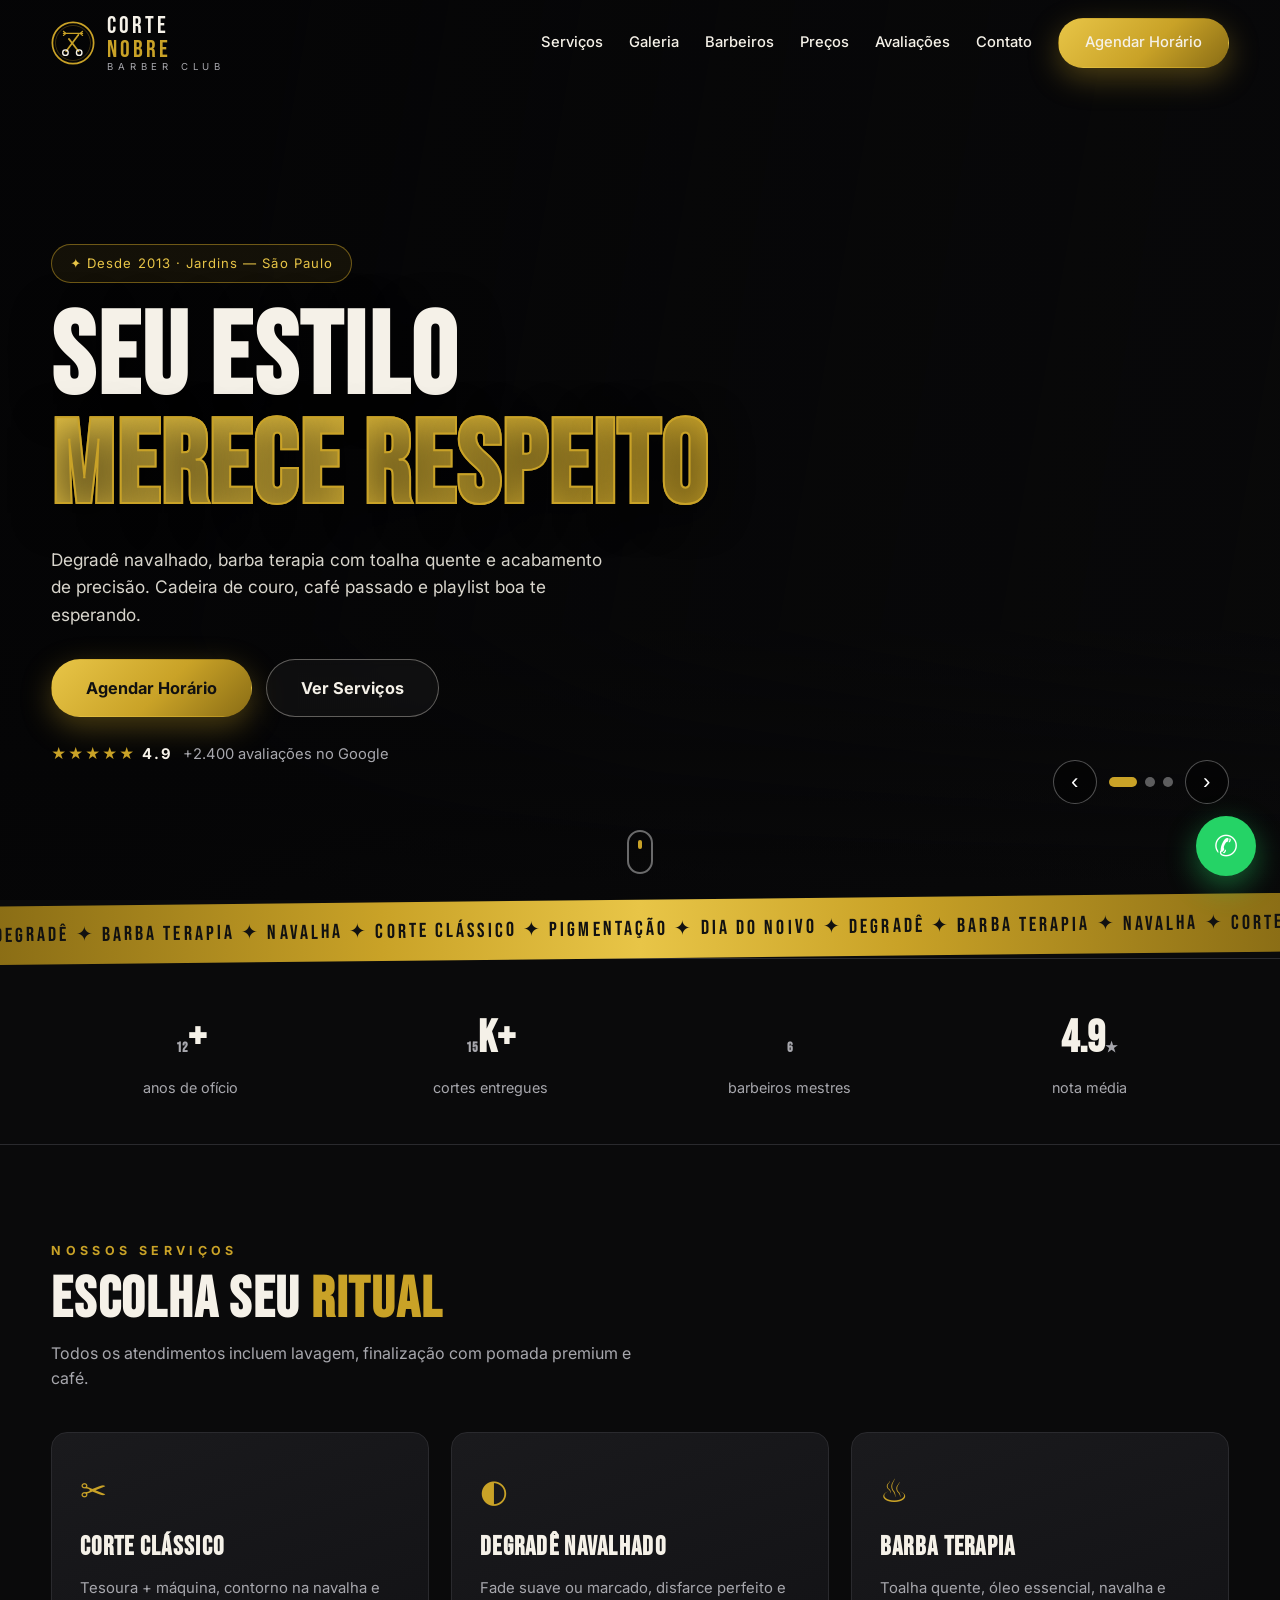
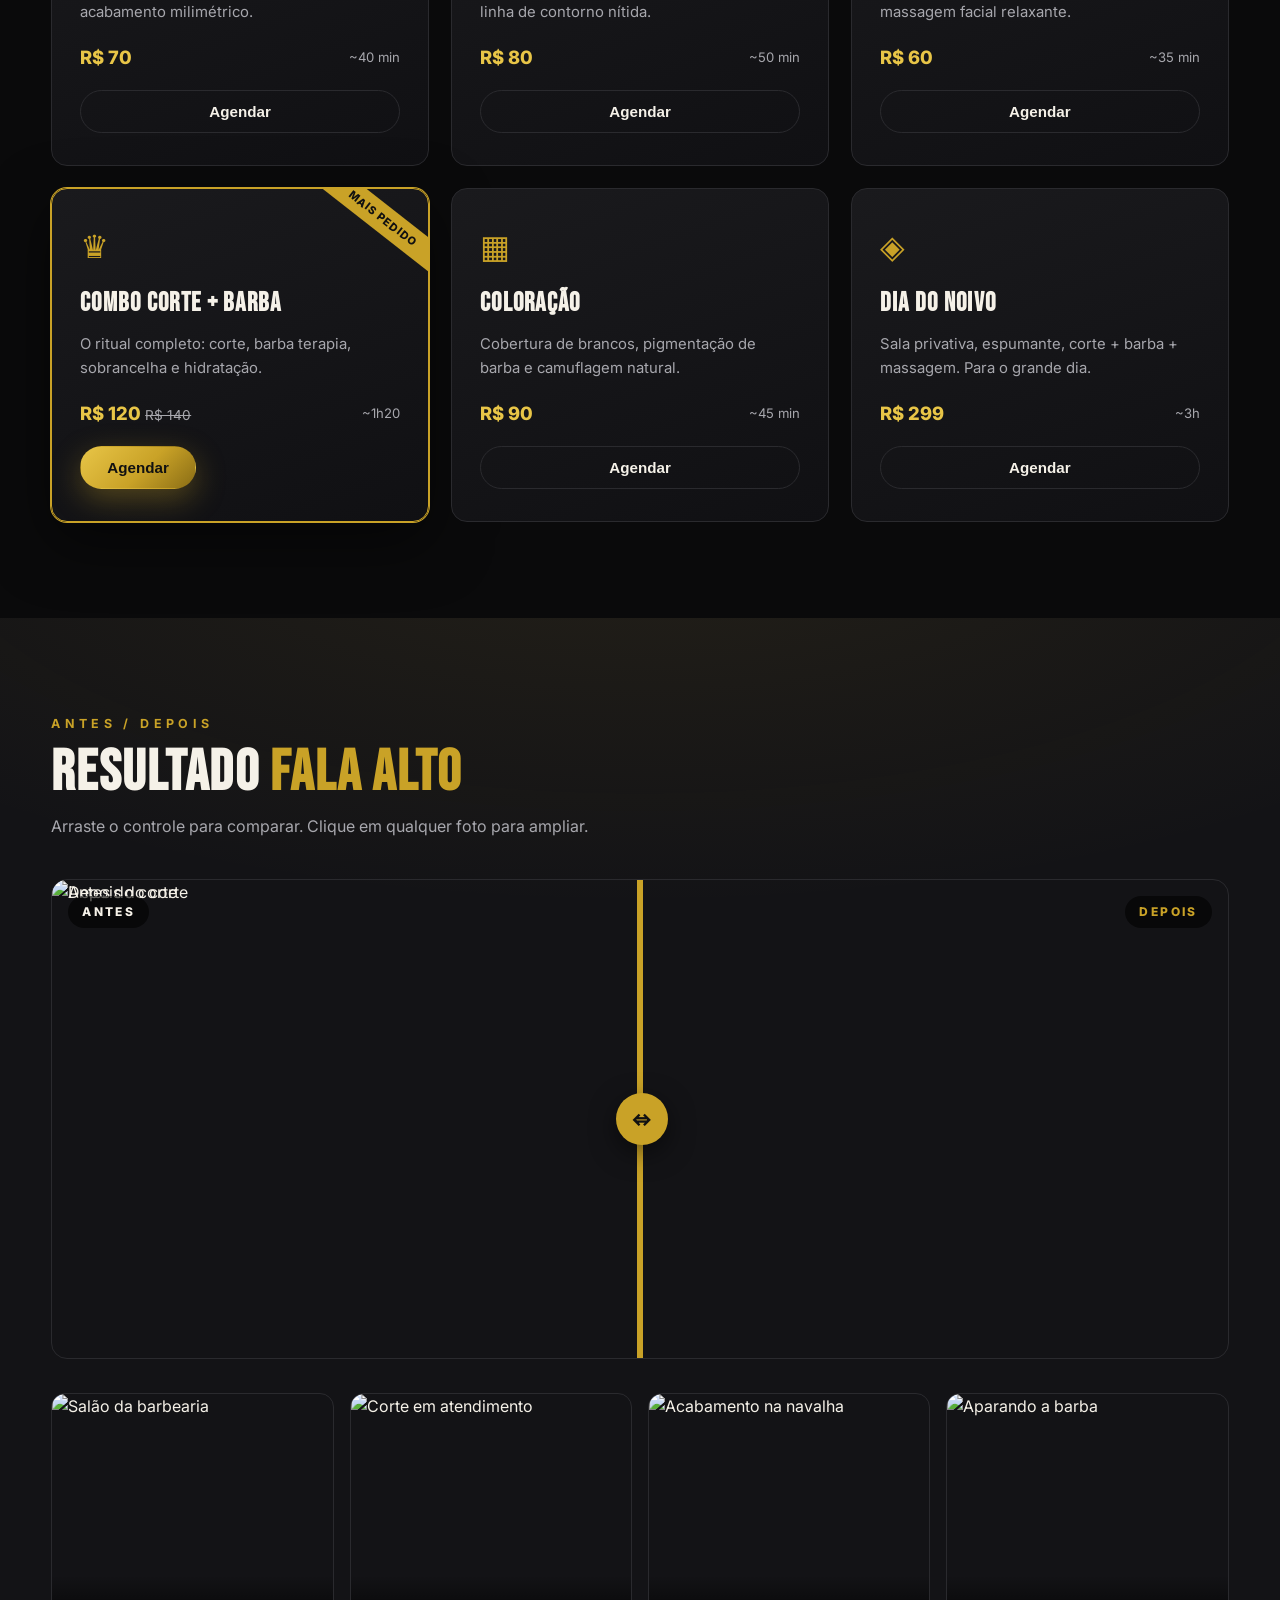
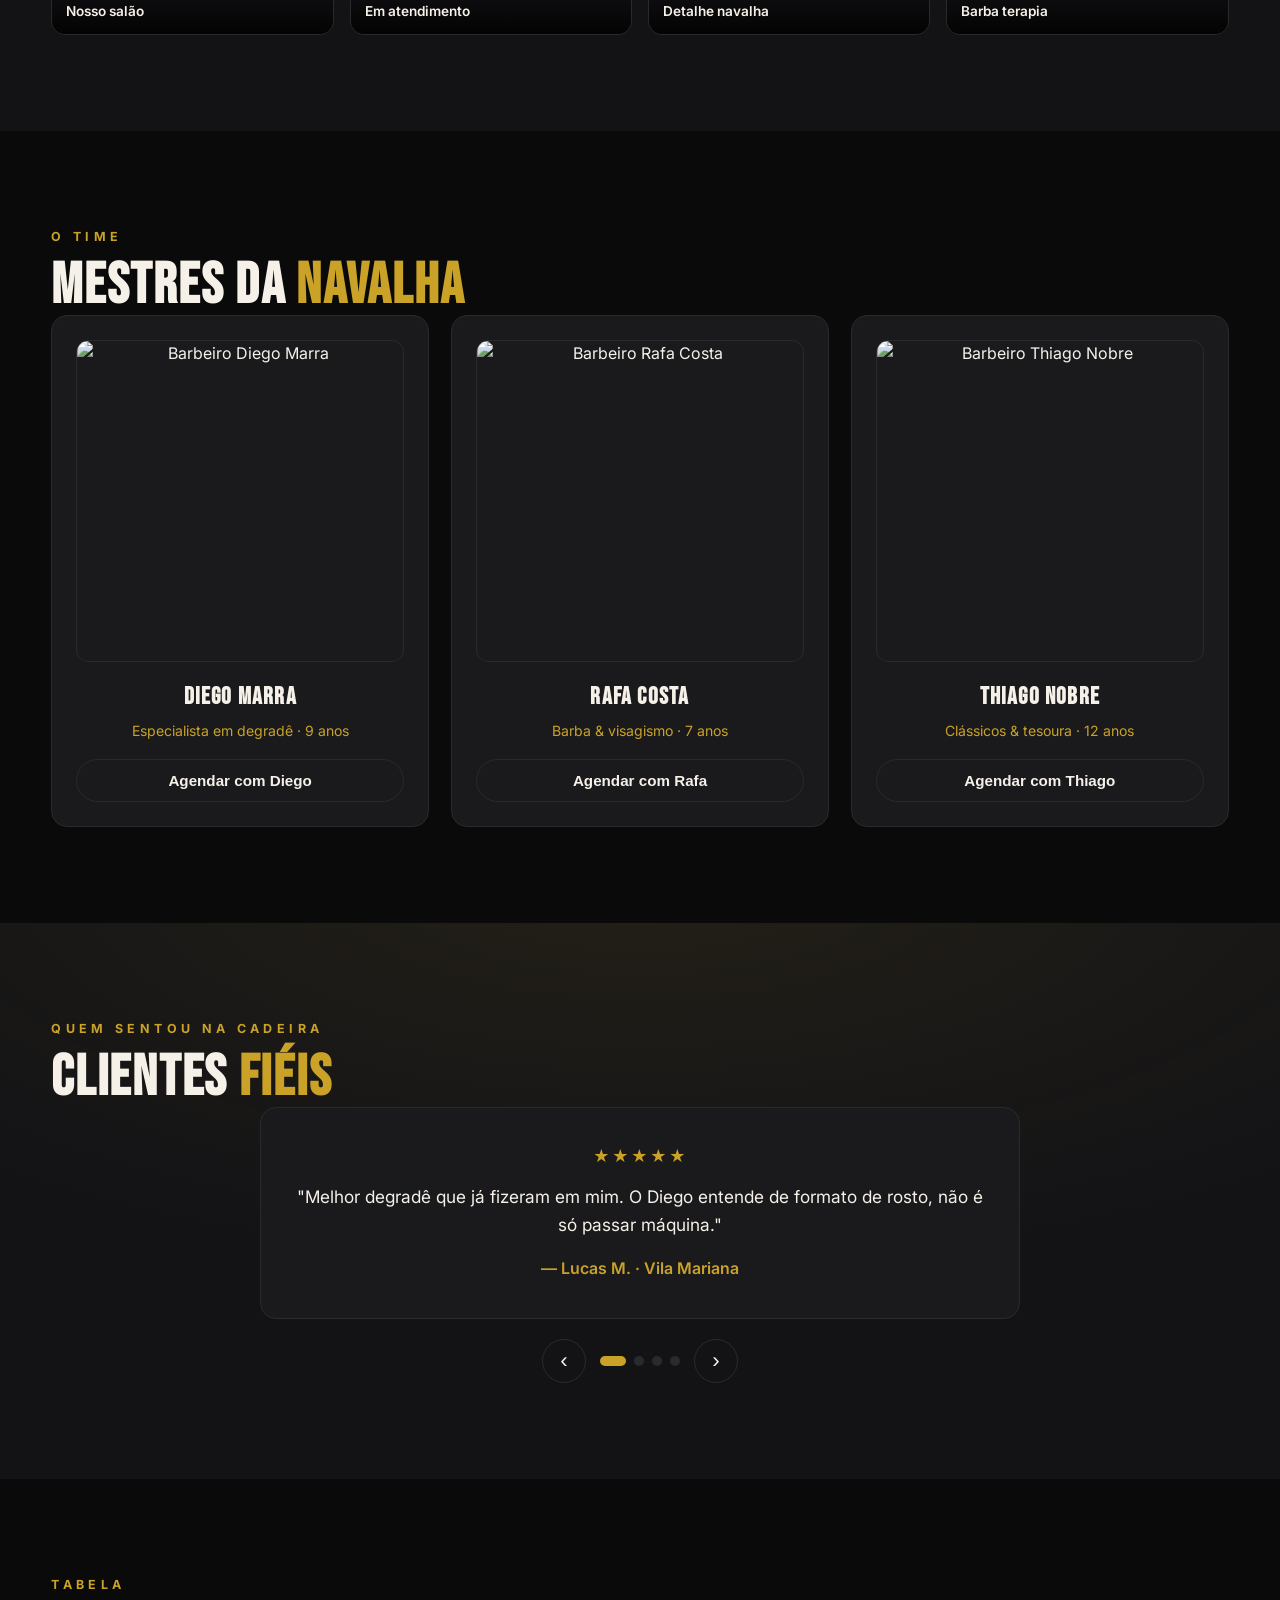
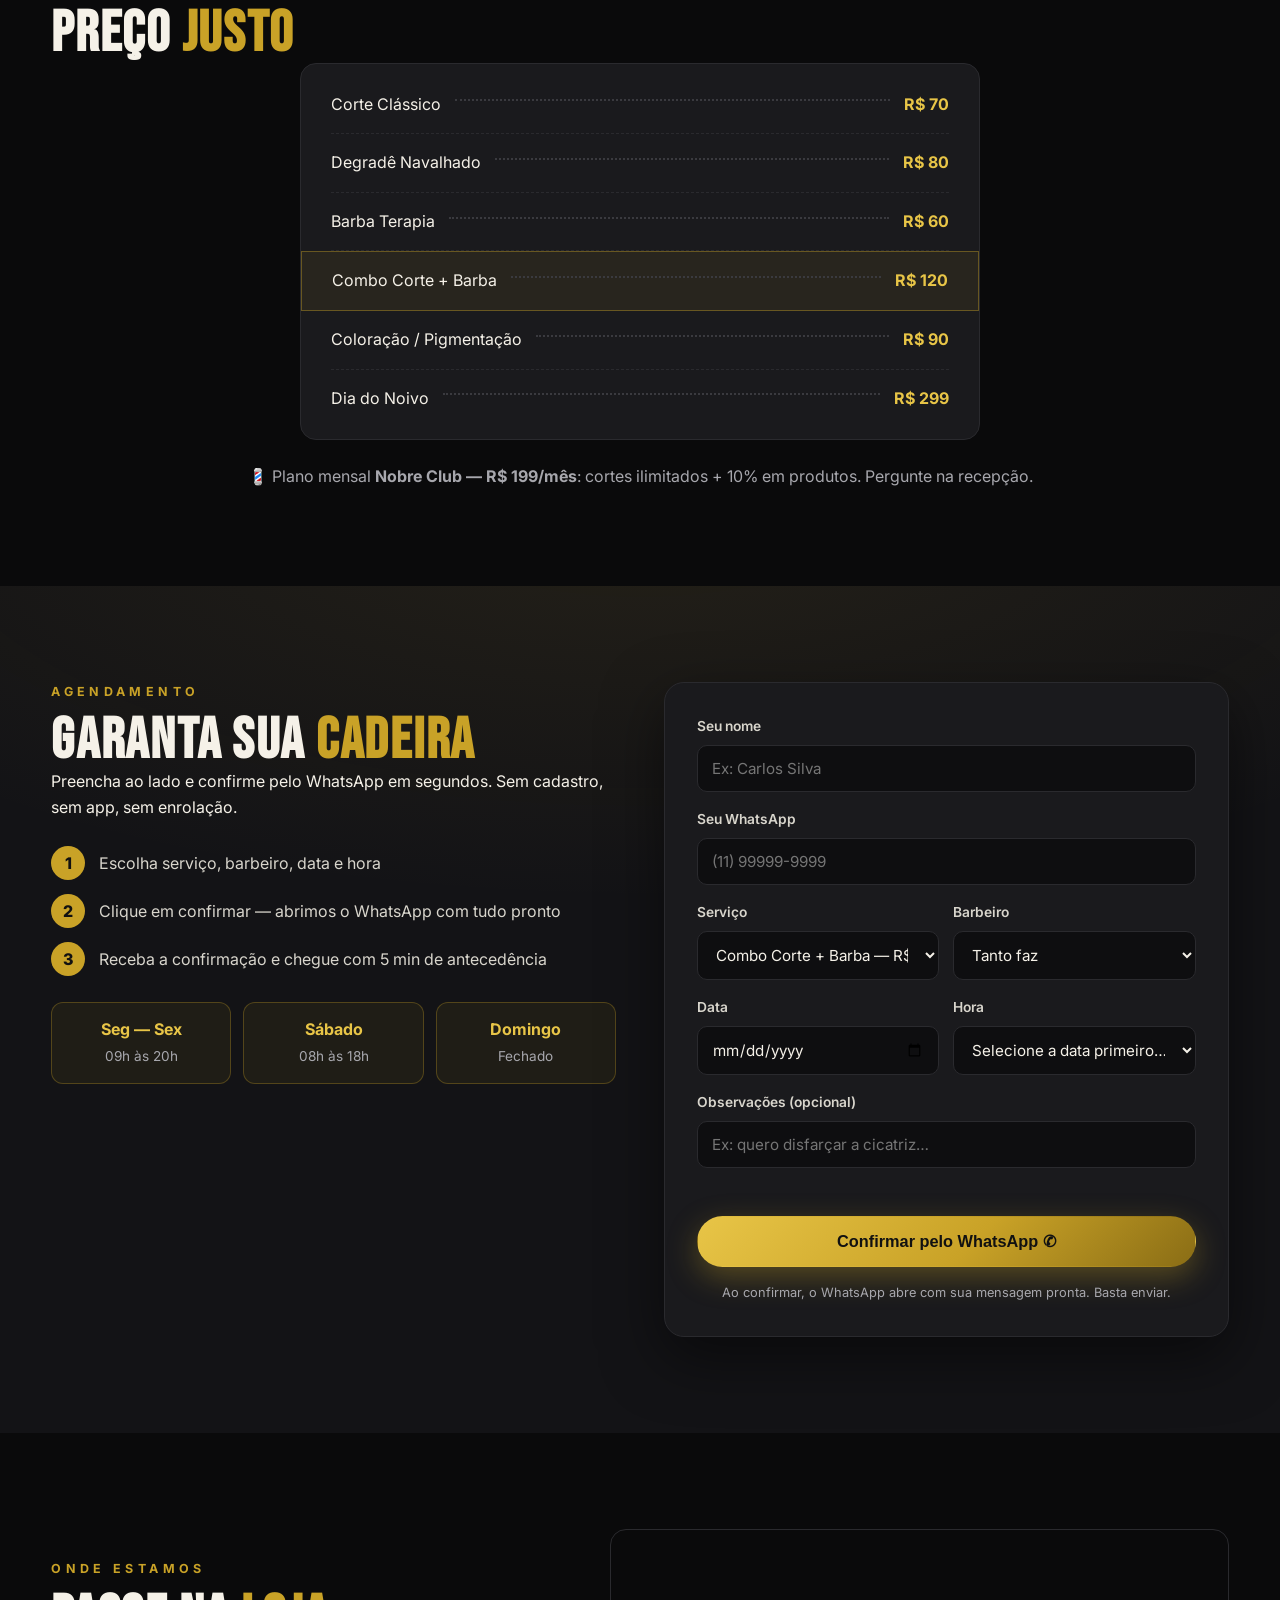
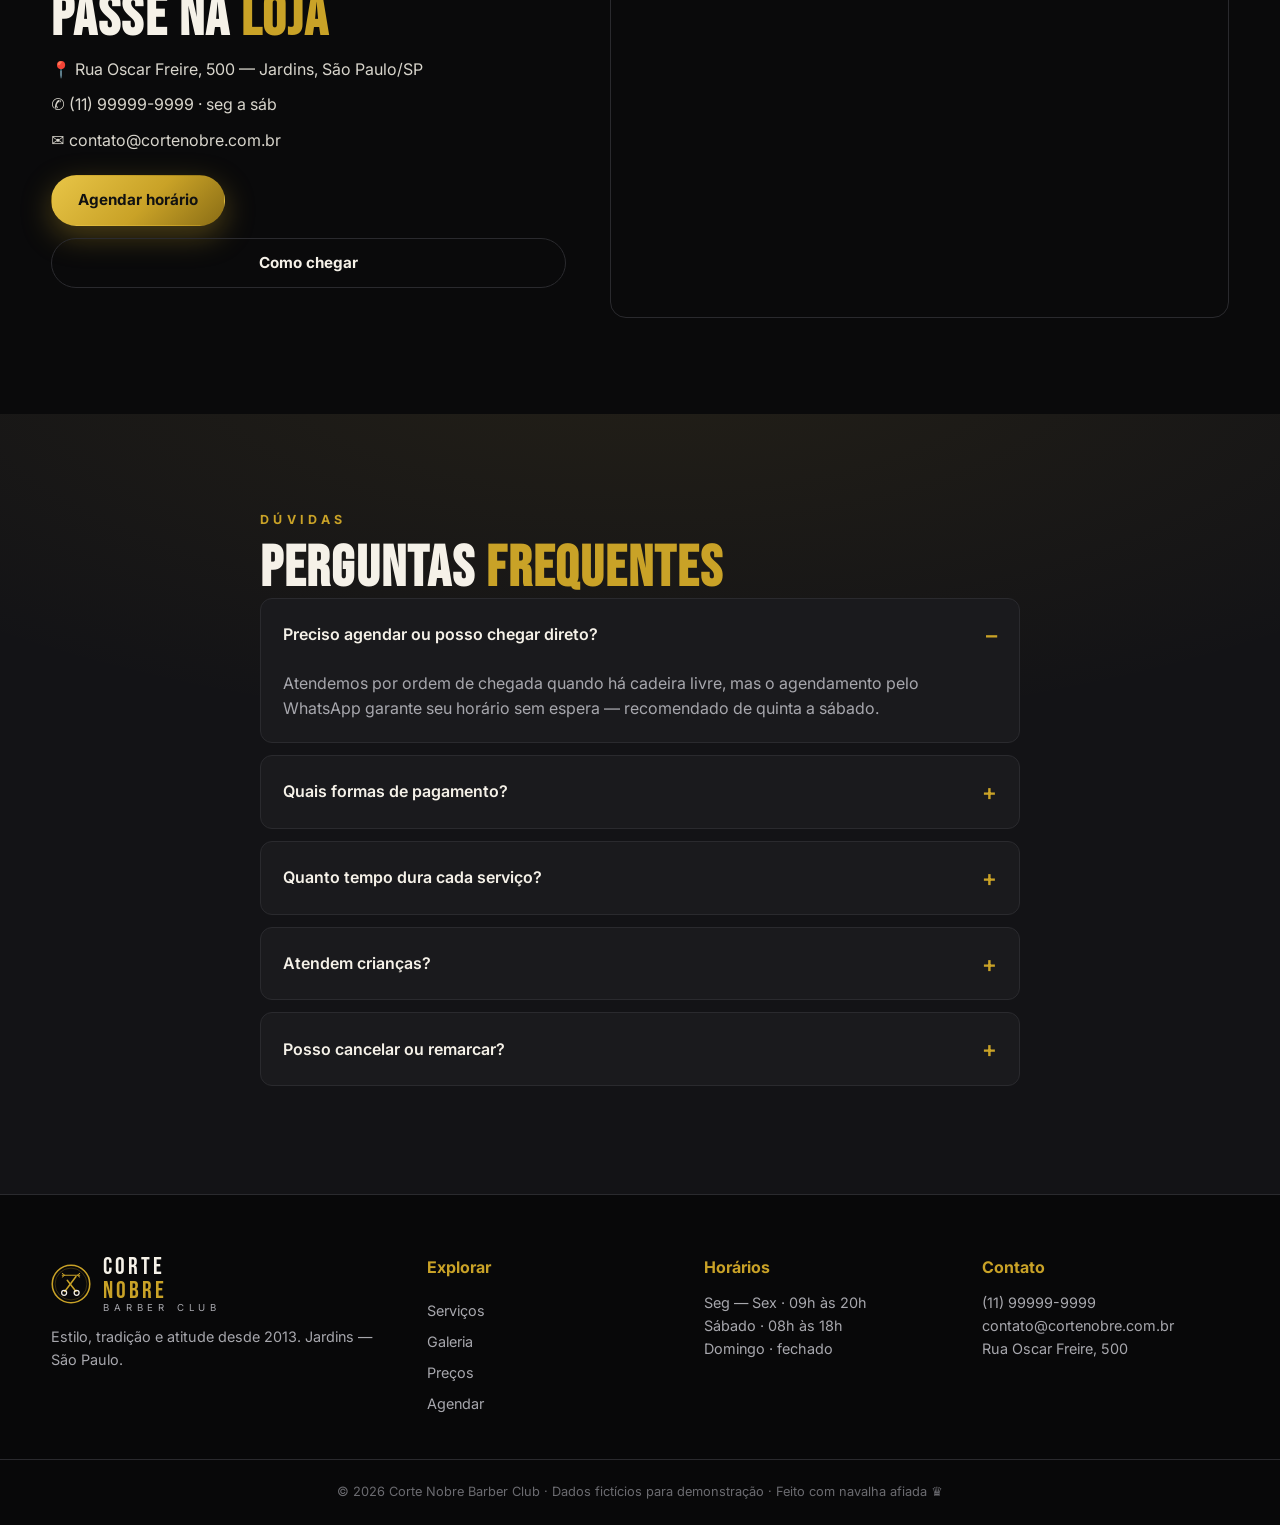
==== index.html @ 2241943c "Initial commit: landing page Corte Nobre Barber Club" ====
<!DOCTYPE html>
<html lang="pt-BR">
<head>
<meta charset="UTF-8">
<meta name="viewport" content="width=device-width, initial-scale=1.0">
<title>CORTE NOBRE Barber Club — Barbearia Premium em São Paulo</title>
<meta name="description" content="Corte Nobre Barber Club: cortes modernos, barba terapia, degradê navalhado. Agende seu horário pelo WhatsApp. Rua Oscar Freire, 500 - Jardins, São Paulo.">
<meta property="og:title" content="CORTE NOBRE Barber Club">
<meta property="og:description" content="Estilo, tradição e atitude. Agende seu horário.">
<meta property="og:type" content="website">
<link rel="icon" type="image/svg+xml" href="assets/favicon.svg">
<link rel="preconnect" href="https://fonts.googleapis.com">
<link rel="preconnect" href="https://fonts.gstatic.com" crossorigin>
<link href="https://fonts.googleapis.com/css2?family=Bebas+Neue&family=Inter:wght@400;500;600;700&family=Oswald:wght@400;500;600&display=swap" rel="stylesheet">
<link rel="stylesheet" href="css/style.css">
</head>
<body>

<!-- ============ PRELOADER ============ -->
<div class="preloader" id="preloader" aria-hidden="true">
  <img src="assets/logo.svg" alt="" class="preloader-logo">
  <div class="preloader-name">CORTE NOBRE</div>
  <div class="preloader-bar"><span></span></div>
</div>

<!-- ============ HEADER ============ -->
<header class="header" id="header">
  <div class="container header-inner">
    <a href="#top" class="brand">
      <img src="assets/logo.svg" alt="Corte Nobre" width="44" height="44">
      <span class="brand-text">CORTE <em>NOBRE</em><small>BARBER CLUB</small></span>
    </a>
    <nav class="nav" id="nav" aria-label="Menu principal">
      <a href="#servicos">Serviços</a>
      <a href="#galeria">Galeria</a>
      <a href="#barbeiros">Barbeiros</a>
      <a href="#precos">Preços</a>
      <a href="#depoimentos">Avaliações</a>
      <a href="#contato">Contato</a>
      <a href="#agendar" class="btn btn-gold nav-cta">Agendar Horário</a>
    </nav>
    <button class="burger" id="burger" aria-label="Abrir menu" aria-expanded="false">
      <span></span><span></span><span></span>
    </button>
  </div>
</header>

<!-- ============ HERO ============ -->
<section class="hero" id="top">
  <div class="hero-slides" id="heroSlides">
    <div class="hero-slide active" style="background-image:url('https://images.unsplash.com/photo-1585747860715-2ba37e788b70?q=80&w=1920&auto=format&fit=crop')"></div>
    <div class="hero-slide" style="background-image:url('https://images.unsplash.com/photo-1503951914875-452162b0f3f1?q=80&w=1920&auto=format&fit=crop')"></div>
    <div class="hero-slide" style="background-image:url('https://images.unsplash.com/photo-1622286342621-4bd786c2447c?q=80&w=1920&auto=format&fit=crop')"></div>
  </div>
  <div class="hero-overlay"></div>
  <div class="container hero-content">
    <span class="hero-badge reveal">✦ Desde 2013 · Jardins — São Paulo</span>
    <h1 class="hero-title">SEU ESTILO<br><span class="gold-stroke">MERECE RESPEITO</span></h1>
    <p class="hero-sub">Degradê navalhado, barba terapia com toalha quente e acabamento de precisão. Cadeira de couro, café passado e playlist boa te esperando.</p>
    <div class="hero-ctas">
      <a href="#agendar" class="btn btn-gold btn-lg">Agendar Horário</a>
      <a href="#servicos" class="btn btn-ghost btn-lg">Ver Serviços</a>
    </div>
    <div class="hero-proof">
      <div class="stars">★★★★★ <strong>4.9</strong></div>
      <span>+2.400 avaliações no Google</span>
    </div>
  </div>
  <div class="hero-nav">
    <button id="heroPrev" aria-label="Slide anterior">‹</button>
    <div class="hero-dots" id="heroDots"></div>
    <button id="heroNext" aria-label="Próximo slide">›</button>
  </div>
  <a href="#stats" class="scroll-hint" aria-label="Rolar para baixo"><span></span></a>
</section>

<!-- ============ MARQUEE ============ -->
<div class="marquee" aria-hidden="true">
  <div class="marquee-track">
    <span>DEGRADÊ ✦ BARBA TERAPIA ✦ NAVALHA ✦ CORTE CLÁSSICO ✦ PIGMENTAÇÃO ✦ DIA DO NOIVO ✦&nbsp;</span>
    <span>DEGRADÊ ✦ BARBA TERAPIA ✦ NAVALHA ✦ CORTE CLÁSSICO ✦ PIGMENTAÇÃO ✦ DIA DO NOIVO ✦&nbsp;</span>
  </div>
</div>

<!-- ============ STATS ============ -->
<section class="stats" id="stats">
  <div class="container stats-grid">
    <div class="stat reveal"><strong><span class="counter" data-target="12">0</span>+</strong><span>anos de ofício</span></div>
    <div class="stat reveal"><strong><span class="counter" data-target="15">0</span>k+</strong><span>cortes entregues</span></div>
    <div class="stat reveal"><strong><span class="counter" data-target="6">0</span></strong><span>barbeiros mestres</span></div>
    <div class="stat reveal"><strong>4.9<span class="gold">★</span></strong><span>nota média</span></div>
  </div>
</section>

<!-- ============ SERVIÇOS ============ -->
<section class="section" id="servicos">
  <div class="container">
    <p class="kicker reveal">Nossos serviços</p>
    <h2 class="section-title reveal">ESCOLHA SEU <span class="gold">RITUAL</span></h2>
    <p class="section-sub reveal">Todos os atendimentos incluem lavagem, finalização com pomada premium e café.</p>
    <div class="cards">
      <article class="card reveal" data-service="Corte Clássico">
        <div class="card-icon">✂</div>
        <h3>Corte Clássico</h3>
        <p>Tesoura + máquina, contorno na navalha e acabamento milimétrico.</p>
        <div class="card-foot"><span class="price">R$ 70</span><span class="time">~40 min</span></div>
        <button class="btn btn-line book-service">Agendar</button>
      </article>
      <article class="card reveal" data-service="Degradê Navalhado">
        <div class="card-icon">◐</div>
        <h3>Degradê Navalhado</h3>
        <p>Fade suave ou marcado, disfarce perfeito e linha de contorno nítida.</p>
        <div class="card-foot"><span class="price">R$ 80</span><span class="time">~50 min</span></div>
        <button class="btn btn-line book-service">Agendar</button>
      </article>
      <article class="card reveal" data-service="Barba Terapia">
        <div class="card-icon">♨</div>
        <h3>Barba Terapia</h3>
        <p>Toalha quente, óleo essencial, navalha e massagem facial relaxante.</p>
        <div class="card-foot"><span class="price">R$ 60</span><span class="time">~35 min</span></div>
        <button class="btn btn-line book-service">Agendar</button>
      </article>
      <article class="card highlight reveal" data-service="Combo Corte + Barba">
        <div class="card-tag">MAIS PEDIDO</div>
        <div class="card-icon">♛</div>
        <h3>Combo Corte + Barba</h3>
        <p>O ritual completo: corte, barba terapia, sobrancelha e hidratação.</p>
        <div class="card-foot"><span class="price">R$ 120 <s>R$ 140</s></span><span class="time">~1h20</span></div>
        <button class="btn btn-gold book-service">Agendar</button>
      </article>
      <article class="card reveal" data-service="Coloração / Pigmentação">
        <div class="card-icon">▦</div>
        <h3>Coloração</h3>
        <p>Cobertura de brancos, pigmentação de barba e camuflagem natural.</p>
        <div class="card-foot"><span class="price">R$ 90</span><span class="time">~45 min</span></div>
        <button class="btn btn-line book-service">Agendar</button>
      </article>
      <article class="card reveal" data-service="Dia do Noivo">
        <div class="card-icon">◈</div>
        <h3>Dia do Noivo</h3>
        <p>Sala privativa, espumante, corte + barba + massagem. Para o grande dia.</p>
        <div class="card-foot"><span class="price">R$ 299</span><span class="time">~3h</span></div>
        <button class="btn btn-line book-service">Agendar</button>
      </article>
    </div>
  </div>
</section>

<!-- ============ GALERIA ============ -->
<section class="section section-dark" id="galeria">
  <div class="container">
    <p class="kicker reveal">Antes / Depois</p>
    <h2 class="section-title reveal">RESULTADO <span class="gold">FALA ALTO</span></h2>
    <p class="section-sub reveal">Arraste o controle para comparar. Clique em qualquer foto para ampliar.</p>
    <div class="compare reveal" id="compare">
      <img class="compare-img after" src="https://images.unsplash.com/photo-1599351431202-1e0f0137899a?q=80&w=1400&auto=format&fit=crop" alt="Depois do corte">
      <div class="compare-before" id="compareBefore">
        <img class="compare-img" src="https://images.unsplash.com/photo-1621605815971-fbc98d665033?q=80&w=1400&auto=format&fit=crop" alt="Antes do corte">
      </div>
      <span class="compare-label left">ANTES</span>
      <span class="compare-label right">DEPOIS</span>
      <div class="compare-handle" id="compareHandle"><span>⇔</span></div>
      <input type="range" min="0" max="100" value="50" class="compare-range" id="compareRange" aria-label="Comparar antes e depois">
    </div>
    <div class="gallery">
      <figure class="g-item reveal"><img loading="lazy" src="https://images.unsplash.com/photo-1585747860715-2ba37e788b70?q=80&w=800&auto=format&fit=crop" alt="Salão da barbearia"><figcaption>Nosso salão</figcaption></figure>
      <figure class="g-item reveal"><img loading="lazy" src="https://images.unsplash.com/photo-1503951914875-452162b0f3f1?q=80&w=800&auto=format&fit=crop" alt="Corte em atendimento"><figcaption>Em atendimento</figcaption></figure>
      <figure class="g-item reveal"><img loading="lazy" src="https://images.unsplash.com/photo-1622286342621-4bd786c2447c?q=80&w=800&auto=format&fit=crop" alt="Acabamento na navalha"><figcaption>Detalhe navalha</figcaption></figure>
      <figure class="g-item reveal"><img loading="lazy" src="https://images.unsplash.com/photo-1621605815971-fbc98d665033?q=80&w=800&auto=format&fit=crop" alt="Aparando a barba"><figcaption>Barba terapia</figcaption></figure>
    </div>
  </div>
  <div class="lightbox" id="lightbox" aria-hidden="true">
    <button class="lightbox-close" id="lightboxClose" aria-label="Fechar">✕</button>
    <img id="lightboxImg" src="" alt="Foto ampliada">
  </div>
</section>

<!-- ============ BARBEIROS ============ -->
<section class="section" id="barbeiros">
  <div class="container">
    <p class="kicker reveal">O time</p>
    <h2 class="section-title reveal">MESTRES DA <span class="gold">NAVALHA</span></h2>
    <div class="team">
      <article class="mate reveal" data-barber="Diego Marra">
        <div class="mate-photo"><img loading="lazy" src="https://images.unsplash.com/photo-1618077360395-f3068be8e001?q=80&w=800&auto=format&fit=crop" alt="Barbeiro Diego Marra"></div>
        <h3>Diego Marra</h3><p class="mate-role">Especialista em degradê · 9 anos</p>
        <button class="btn btn-line book-barber">Agendar com Diego</button>
      </article>
      <article class="mate reveal" data-barber="Rafa Costa">
        <div class="mate-photo"><img loading="lazy" src="https://images.unsplash.com/photo-1605497788044-5a32c7078486?q=80&w=800&auto=format&fit=crop" alt="Barbeiro Rafa Costa"></div>
        <h3>Rafa Costa</h3><p class="mate-role">Barba &amp; visagismo · 7 anos</p>
        <button class="btn btn-line book-barber">Agendar com Rafa</button>
      </article>
      <article class="mate reveal" data-barber="Thiago Nobre">
        <div class="mate-photo"><img loading="lazy" src="https://images.unsplash.com/photo-1583195764036-6dc248ac07d9?q=80&w=800&auto=format&fit=crop" alt="Barbeiro Thiago Nobre"></div>
        <h3>Thiago Nobre</h3><p class="mate-role">Clássicos &amp; tesoura · 12 anos</p>
        <button class="btn btn-line book-barber">Agendar com Thiago</button>
      </article>
    </div>
  </div>
</section>

<!-- ============ DEPOIMENTOS ============ -->
<section class="section section-dark" id="depoimentos">
  <div class="container">
    <p class="kicker reveal">Quem sentou na cadeira</p>
    <h2 class="section-title reveal">CLIENTES <span class="gold">FIÉIS</span></h2>
    <div class="carousel reveal" id="carousel">
      <div class="carousel-track" id="carouselTrack">
        <blockquote class="t-card"><div class="stars">★★★★★</div><p>"Melhor degradê que já fizeram em mim. O Diego entende de formato de rosto, não é só passar máquina."</p><cite>— Lucas M. · Vila Mariana</cite></blockquote>
        <blockquote class="t-card"><div class="stars">★★★★★</div><p>"Barba terapia com toalha quente é outro nível. Saí de lá me sentindo num filme. Virei cliente fixo."</p><cite>— Fernando A. · Moema</cite></blockquote>
        <blockquote class="t-card"><div class="stars">★★★★★</div><p>"Fiz o Dia do Noivo com meu pai e meu padrinho. Espumante, risada e corte impecável. Recomendo demais."</p><cite>— Bruno C. · Pinheiros</cite></blockquote>
        <blockquote class="t-card"><div class="stars">★★★★★</div><p>"Agendei pelo WhatsApp em 1 minuto e fui atendido na hora exata. Organização de gente grande."</p><cite>— Rafael T. · Jardins</cite></blockquote>
      </div>
      <div class="carousel-nav">
        <button id="tPrev" aria-label="Depoimento anterior">‹</button>
        <div class="carousel-dots" id="tDots"></div>
        <button id="tNext" aria-label="Próximo depoimento">›</button>
      </div>
    </div>
  </div>
</section>

<!-- ============ PREÇOS ============ -->
<section class="section" id="precos">
  <div class="container">
    <p class="kicker reveal">Tabela</p>
    <h2 class="section-title reveal">PREÇO <span class="gold">JUSTO</span></h2>
    <div class="price-table reveal">
      <div class="price-row"><span>Corte Clássico</span><span class="dots"></span><strong>R$ 70</strong></div>
      <div class="price-row"><span>Degradê Navalhado</span><span class="dots"></span><strong>R$ 80</strong></div>
      <div class="price-row"><span>Barba Terapia</span><span class="dots"></span><strong>R$ 60</strong></div>
      <div class="price-row featured"><span>Combo Corte + Barba</span><span class="dots"></span><strong>R$ 120</strong></div>
      <div class="price-row"><span>Coloração / Pigmentação</span><span class="dots"></span><strong>R$ 90</strong></div>
      <div class="price-row"><span>Dia do Noivo</span><span class="dots"></span><strong>R$ 299</strong></div>
    </div>
    <p class="plans-note reveal">💈 Plano mensal <strong>Nobre Club — R$ 199/mês</strong>: cortes ilimitados + 10% em produtos. Pergunte na recepção.</p>
  </div>
</section>

<!-- ============ AGENDAMENTO ============ -->
<section class="section section-dark booking" id="agendar">
  <div class="container booking-grid">
    <div class="booking-info reveal">
      <p class="kicker">Agendamento</p>
      <h2 class="section-title">GARANTA SUA <span class="gold">CADEIRA</span></h2>
      <p>Preencha ao lado e confirme pelo WhatsApp em segundos. Sem cadastro, sem app, sem enrolação.</p>
      <ul class="booking-steps">
        <li><span>1</span> Escolha serviço, barbeiro, data e hora</li>
        <li><span>2</span> Clique em confirmar — abrimos o WhatsApp com tudo pronto</li>
        <li><span>3</span> Receba a confirmação e chegue com 5 min de antecedência</li>
      </ul>
      <div class="booking-hours">
        <div><strong>Seg — Sex</strong><span>09h às 20h</span></div>
        <div><strong>Sábado</strong><span>08h às 18h</span></div>
        <div><strong>Domingo</strong><span>Fechado</span></div>
      </div>
    </div>
    <form class="booking-form reveal" id="bookingForm" novalidate>
      <label>Seu nome
        <input type="text" id="fName" placeholder="Ex: Carlos Silva" autocomplete="name" required>
      </label>
      <label>Seu WhatsApp
        <input type="tel" id="fPhone" placeholder="(11) 99999-9999" autocomplete="tel" required>
      </label>
      <div class="form-row">
        <label>Serviço
          <select id="fService" required>
            <option value="">Selecione…</option>
            <option>Corte Clássico — R$ 70</option>
            <option>Degradê Navalhado — R$ 80</option>
            <option>Barba Terapia — R$ 60</option>
            <option selected>Combo Corte + Barba — R$ 120</option>
            <option>Coloração / Pigmentação — R$ 90</option>
            <option>Dia do Noivo — R$ 299</option>
          </select>
        </label>
        <label>Barbeiro
          <select id="fBarber" required>
            <option value="">Tanto faz</option>
            <option>Diego Marra</option>
            <option>Rafa Costa</option>
            <option>Thiago Nobre</option>
          </select>
        </label>
      </div>
      <div class="form-row">
        <label>Data
          <input type="date" id="fDate" required>
        </label>
        <label>Hora
          <select id="fTime" required>
            <option value="">Selecione a data primeiro…</option>
          </select>
        </label>
      </div>
      <label>Observações (opcional)
        <input type="text" id="fNotes" placeholder="Ex: quero disfarçar a cicatriz…">
      </label>
      <p class="form-error" id="formError" role="alert"></p>
      <div class="booking-summary" id="bookingSummary" hidden></div>
      <button type="submit" class="btn btn-gold btn-lg btn-block">Confirmar pelo WhatsApp ✆</button>
      <p class="form-hint">Ao confirmar, o WhatsApp abre com sua mensagem pronta. Basta enviar.</p>
    </form>
  </div>
</section>

<!-- ============ CONTATO ============ -->
<section class="section" id="contato">
  <div class="container contact-grid">
    <div class="reveal">
      <p class="kicker">Onde estamos</p>
      <h2 class="section-title">PASSE NA <span class="gold">LOJA</span></h2>
      <p class="contact-line">📍 Rua Oscar Freire, 500 — Jardins, São Paulo/SP</p>
      <p class="contact-line">✆ (11) 99999-9999 · seg a sáb</p>
      <p class="contact-line">✉ contato@cortenobre.com.br</p>
      <div class="contact-ctas">
        <a class="btn btn-gold" href="#agendar">Agendar horário</a>
        <a class="btn btn-line" href="https://maps.google.com/?q=Rua+Oscar+Freire+500+Sao+Paulo" target="_blank" rel="noopener">Como chegar</a>
      </div>
    </div>
    <div class="map-wrap reveal">
      <iframe title="Mapa da barbearia" loading="lazy" referrerpolicy="no-referrer-when-downgrade"
        src="https://www.google.com/maps?q=Rua+Oscar+Freire+500+Sao+Paulo&output=embed"></iframe>
    </div>
  </div>
</section>

<!-- ============ FAQ ============ -->
<section class="section section-dark" id="faq">
  <div class="container faq-wrap">
    <p class="kicker reveal">Dúvidas</p>
    <h2 class="section-title reveal">PERGUNTAS <span class="gold">FREQUENTES</span></h2>
    <details class="faq reveal" open><summary>Preciso agendar ou posso chegar direto?</summary><p>Atendemos por ordem de chegada quando há cadeira livre, mas o agendamento pelo WhatsApp garante seu horário sem espera — recomendado de quinta a sábado.</p></details>
    <details class="faq reveal"><summary>Quais formas de pagamento?</summary><p>Pix, débito, crédito em até 3x e dinheiro. O plano Nobre Club sai no débito automático com 10% off em produtos.</p></details>
    <details class="faq reveal"><summary>Quanto tempo dura cada serviço?</summary><p>Corte 40–50 min, barba 35 min, combo 1h20 e Dia do Noivo cerca de 3h com sala privativa.</p></details>
    <details class="faq reveal"><summary>Atendem crianças?</summary><p>Sim! Corte infantil (até 12 anos) por R$ 55, com paciência extra e cadeira adaptada.</p></details>
    <details class="faq reveal"><summary>Posso cancelar ou remarcar?</summary><p>Claro — basta chamar no WhatsApp com pelo menos 2h de antecedência, sem custo.</p></details>
  </div>
</section>

<!-- ============ FOOTER ============ -->
<footer class="footer">
  <div class="container footer-grid">
    <div>
      <a href="#top" class="brand">
        <img src="assets/logo.svg" alt="Corte Nobre" width="40" height="40">
        <span class="brand-text">CORTE <em>NOBRE</em><small>BARBER CLUB</small></span>
      </a>
      <p class="footer-desc">Estilo, tradição e atitude desde 2013. Jardins — São Paulo.</p>
    </div>
    <nav aria-label="Links do rodapé">
      <strong>Explorar</strong>
      <a href="#servicos">Serviços</a><a href="#galeria">Galeria</a><a href="#precos">Preços</a><a href="#agendar">Agendar</a>
    </nav>
    <div>
      <strong>Horários</strong>
      <p>Seg — Sex · 09h às 20h<br>Sábado · 08h às 18h<br>Domingo · fechado</p>
    </div>
    <div>
      <strong>Contato</strong>
      <p>(11) 99999-9999<br>contato@cortenobre.com.br<br>Rua Oscar Freire, 500</p>
    </div>
  </div>
  <div class="footer-bottom">© 2026 Corte Nobre Barber Club · Dados fictícios para demonstração · Feito com navalha afiada ♛</div>
</footer>

<a href="https://wa.me/5511999999999?text=Ol%C3%A1!%20Quero%20agendar%20um%20hor%C3%A1rio%20na%20Corte%20Nobre." class="wa-float" target="_blank" rel="noopener" aria-label="Falar no WhatsApp">✆</a>
<div class="toast" id="toast" role="status"></div>

<script src="js/main.js"></script>
</body>
</html>
---- css/style.css ----
/* ===== CORTE NOBRE — style.css ===== */
:root{
  --bg:#0A0A0B; --bg2:#131316; --card:#1A1A1D; --line:#2a2a2e;
  --gold:#C9A227; --gold-2:#e8c547; --cream:#F5F1E8; --muted:#a7a7ad;
  --radius:16px; --shadow:0 20px 60px rgba(0,0,0,.5);
  --font-title:'Bebas Neue','Oswald',sans-serif; --font-body:'Inter',system-ui,sans-serif;
}
*{margin:0;padding:0;box-sizing:border-box}
html{scroll-behavior:smooth}
body{background:var(--bg);color:var(--cream);font-family:var(--font-body);line-height:1.6;overflow-x:hidden}
img{max-width:100%;display:block}
a{color:inherit;text-decoration:none}
.container{width:min(1180px,92%);margin:0 auto}
.gold{color:var(--gold)}
::-webkit-scrollbar{width:11px}
::-webkit-scrollbar-track{background:var(--bg)}
::-webkit-scrollbar-thumb{background:linear-gradient(var(--gold),#7a5f14);border-radius:8px}
::selection{background:var(--gold);color:#000}

/* Preloader */
.preloader{position:fixed;inset:0;background:var(--bg);z-index:200;display:flex;flex-direction:column;gap:14px;align-items:center;justify-content:center;transition:opacity .6s,visibility .6s}
.preloader.done{opacity:0;visibility:hidden}
.preloader-logo{width:84px;animation:spinPulse 2s ease-in-out infinite}
.preloader-name{font-family:var(--font-title);font-size:2rem;letter-spacing:.35em;color:var(--gold)}
.preloader-bar{width:220px;height:3px;background:var(--line);border-radius:99px;overflow:hidden}
.preloader-bar span{display:block;height:100%;width:40%;background:var(--gold);border-radius:99px;animation:load 1.1s ease-in-out infinite}
@keyframes load{0%{transform:translateX(-100%)}100%{transform:translateX(550%)}}
@keyframes spinPulse{0%,100%{transform:scale(1) rotate(0)}50%{transform:scale(1.08) rotate(6deg)}}

/* Header */
.header{position:fixed;top:0;left:0;right:0;z-index:100;transition:background .3s,box-shadow .3s,backdrop-filter .3s}
.header.scrolled{background:rgba(10,10,11,.82);backdrop-filter:blur(14px);box-shadow:0 8px 30px rgba(0,0,0,.45);border-bottom:1px solid var(--line)}
.header-inner{display:flex;align-items:center;justify-content:space-between;padding:14px 0}
.brand{display:flex;align-items:center;gap:12px}
.brand-text{font-family:var(--font-title);font-size:1.5rem;letter-spacing:.12em;line-height:1;display:flex;flex-direction:column}
.brand-text em{font-style:normal;color:var(--gold)}
.brand-text small{font-family:var(--font-body);font-size:.6rem;letter-spacing:.5em;color:var(--muted)}
.nav{display:flex;align-items:center;gap:26px}
.nav a{font-size:.92rem;font-weight:500;color:var(--cream);position:relative;transition:color .25s}
.nav a:not(.btn):hover{color:var(--gold)}
.nav a:not(.btn)::after{content:"";position:absolute;left:0;bottom:-6px;height:2px;width:0;background:var(--gold);transition:width .3s}
.nav a:not(.btn):hover::after{width:100%}
.burger{display:none;background:none;border:0;cursor:pointer;flex-direction:column;gap:6px;padding:8px}
.burger span{width:26px;height:2px;background:var(--gold);transition:.3s}
.burger.open span:nth-child(1){transform:translateY(8px) rotate(45deg)}
.burger.open span:nth-child(2){opacity:0}
.burger.open span:nth-child(3){transform:translateY(-8px) rotate(-45deg)}

/* Buttons */
.btn{display:inline-block;padding:12px 26px;border-radius:99px;font-weight:700;font-size:.95rem;cursor:pointer;border:1px solid transparent;transition:transform .25s,box-shadow .25s,background .25s,color .25s;text-align:center}
.btn:hover{transform:translateY(-2px)}
.btn-gold{background:linear-gradient(135deg,var(--gold-2),var(--gold) 55%,#8a6d15);color:#111;box-shadow:0 10px 30px rgba(201,162,39,.35)}
.btn-gold:hover{box-shadow:0 14px 36px rgba(201,162,39,.5)}
.btn-ghost{border-color:rgba(245,241,232,.35);color:var(--cream);background:rgba(255,255,255,.04);backdrop-filter:blur(6px)}
.btn-ghost:hover{border-color:var(--gold);color:var(--gold)}
.btn-line{border-color:var(--line);color:var(--cream);background:transparent;width:100%}
.btn-line:hover{border-color:var(--gold);color:var(--gold)}
.btn-lg{padding:15px 34px;font-size:1.02rem}
.btn-block{width:100%}

/* Hero */
.hero{position:relative;min-height:100svh;display:flex;align-items:center;overflow:hidden}
.hero-slides{position:absolute;inset:0}
.hero-slide{position:absolute;inset:0;background-size:cover;background-position:center;opacity:0;transition:opacity 1.4s ease}
.hero-slide.active{opacity:1;animation:kenburns 8s ease-out forwards}
@keyframes kenburns{from{transform:scale(1)}to{transform:scale(1.12)}}
.hero-overlay{position:absolute;inset:0;background:linear-gradient(100deg,rgba(5,5,6,.92) 20%,rgba(5,5,6,.55) 55%,rgba(5,5,6,.25)),linear-gradient(to top,var(--bg) 2%,transparent 30%)}
.hero-content{position:relative;z-index:2;padding-top:110px;max-width:1180px}
.hero-badge{display:inline-block;border:1px solid rgba(201,162,39,.5);color:var(--gold-2);padding:8px 18px;border-radius:99px;font-size:.82rem;letter-spacing:.08em;background:rgba(201,162,39,.08);margin-bottom:22px}
.hero-title{font-family:var(--font-title);font-size:clamp(3.4rem,9vw,7.5rem);line-height:.95;letter-spacing:.02em;text-shadow:0 10px 40px rgba(0,0,0,.6)}
.gold-stroke{color:transparent;-webkit-text-stroke:2px var(--gold);background:linear-gradient(135deg,var(--gold-2),var(--gold));-webkit-background-clip:text;background-clip:text}
.hero-sub{max-width:560px;color:#d8d5cc;margin:22px 0 30px;font-size:1.08rem}
.hero-ctas{display:flex;gap:14px;flex-wrap:wrap}
.hero-proof{display:flex;align-items:center;gap:10px;margin-top:26px;color:var(--muted);font-size:.92rem}
.stars{color:var(--gold);letter-spacing:2px}
.stars strong{color:var(--cream)}
.hero-nav{position:absolute;bottom:96px;right:4%;z-index:2;display:flex;align-items:center;gap:12px}
.hero-nav button{width:44px;height:44px;border-radius:50%;border:1px solid rgba(255,255,255,.3);background:rgba(0,0,0,.4);color:#fff;font-size:1.4rem;cursor:pointer;transition:.25s}
.hero-nav button:hover{border-color:var(--gold);color:var(--gold)}
.hero-dots{display:flex;gap:8px}
.hero-dots button{width:10px;height:10px;padding:0;border-radius:50%;background:rgba(255,255,255,.35);border:0}
.hero-dots button.on{background:var(--gold);width:28px;border-radius:99px}
.scroll-hint{position:absolute;bottom:26px;left:50%;transform:translateX(-50%);width:26px;height:44px;border:2px solid rgba(255,255,255,.4);border-radius:99px;display:flex;justify-content:center;padding-top:8px;z-index:2}
.scroll-hint span{width:4px;height:9px;border-radius:99px;background:var(--gold);animation:wheel 1.6s infinite}
@keyframes wheel{0%{transform:translateY(0);opacity:1}100%{transform:translateY(14px);opacity:0}}

/* Marquee */
.marquee{background:linear-gradient(90deg,#8a6d15,var(--gold) 30%,var(--gold-2) 50%,var(--gold) 70%,#8a6d15);color:#111;overflow:hidden;padding:13px 0;font-family:var(--font-title);font-size:1.25rem;letter-spacing:.15em;transform:rotate(-.6deg) scale(1.01)}
.marquee-track{display:flex;width:max-content;animation:marquee 22s linear infinite}
@keyframes marquee{to{transform:translateX(-50%)}}

/* Sections */
.section{padding:96px 0}
.section-dark{background:radial-gradient(1000px 400px at 50% -10%,rgba(201,162,39,.09),transparent),var(--bg2)}
.kicker{color:var(--gold);text-transform:uppercase;letter-spacing:.35em;font-size:.78rem;font-weight:700;margin-bottom:10px}
.section-title{font-family:var(--font-title);font-size:clamp(2.2rem,5vw,3.6rem);letter-spacing:.03em;line-height:1}
.section-sub{color:var(--muted);margin:12px 0 40px;max-width:620px}

/* Reveal on scroll */
.reveal{opacity:0;transform:translateY(40px);filter:blur(6px);transition:opacity .8s ease,transform .8s cubic-bezier(.2,.7,.2,1),filter .8s}
.reveal.visible{opacity:1;transform:none;filter:none}

/* Stats */
.stats{border-block:1px solid var(--line);background:var(--bg)}
.stats-grid{display:grid;grid-template-columns:repeat(4,1fr);gap:20px;padding:44px 0}
.stat{text-align:center}
.stat strong{font-family:var(--font-title);font-size:2.8rem;display:block;color:var(--cream)}
.stat span:last-child{color:var(--muted);font-size:.9rem}

/* Cards */
.cards{display:grid;grid-template-columns:repeat(3,1fr);gap:22px}
.card{background:linear-gradient(160deg,var(--card),#101013);border:1px solid var(--line);border-radius:var(--radius);padding:32px 28px;position:relative;transition:transform .35s,border-color .35s,box-shadow .35s;overflow:hidden}
.card::before{content:"";position:absolute;inset:0;background:radial-gradient(400px 160px at 50% -20%,rgba(201,162,39,.18),transparent);opacity:0;transition:opacity .35s}
.card:hover{transform:translateY(-8px) rotateX(3deg);border-color:rgba(201,162,39,.6);box-shadow:var(--shadow)}
.card:hover::before{opacity:1}
.card.highlight{border-color:var(--gold);box-shadow:0 0 0 1px var(--gold),var(--shadow)}
.card-tag{position:absolute;top:16px;right:-34px;transform:rotate(38deg);background:var(--gold);color:#111;font-size:.68rem;font-weight:800;letter-spacing:.1em;padding:5px 38px}
.card-icon{font-size:2rem;color:var(--gold);margin-bottom:12px}
.card h3{font-family:var(--font-title);font-size:1.6rem;letter-spacing:.05em;margin-bottom:8px}
.card p{color:var(--muted);font-size:.93rem;margin-bottom:18px}
.card-foot{display:flex;justify-content:space-between;align-items:center;margin-bottom:18px}
.price{font-weight:800;font-size:1.15rem;color:var(--gold-2)}
.price s{color:var(--muted);font-weight:400;font-size:.85rem}
.time{font-size:.82rem;color:var(--muted)}

/* Compare slider */
.compare{position:relative;border-radius:var(--radius);overflow:hidden;border:1px solid var(--line);height:min(62vw,480px);margin-bottom:34px;user-select:none}
.compare-img{position:absolute;inset:0;width:100%;height:100%;object-fit:cover}
.compare-before{position:absolute;inset:0;width:50%;overflow:hidden;border-right:3px solid var(--gold)}
.compare-before img{width:100vw;max-width:none}
.compare-label{position:absolute;top:16px;font-size:.75rem;font-weight:800;letter-spacing:.2em;background:rgba(0,0,0,.6);padding:6px 14px;border-radius:99px;z-index:2}
.compare-label.left{left:16px}.compare-label.right{right:16px;color:var(--gold)}
.compare-handle{position:absolute;top:0;bottom:0;left:50%;width:3px;background:var(--gold);z-index:2;pointer-events:none}
.compare-handle span{position:absolute;top:50%;left:50%;transform:translate(-50%,-50%);width:52px;height:52px;border-radius:50%;background:var(--gold);color:#111;display:flex;align-items:center;justify-content:center;font-weight:900;box-shadow:0 8px 26px rgba(0,0,0,.5)}
.compare-range{position:absolute;inset:0;width:100%;height:100%;opacity:0;cursor:ew-resize;z-index:3}

/* Gallery */
.gallery{display:grid;grid-template-columns:repeat(4,1fr);gap:16px}
.g-item{border-radius:14px;overflow:hidden;position:relative;border:1px solid var(--line);cursor:zoom-in}
.g-item img{height:240px;width:100%;object-fit:cover;transition:transform .6s}
.g-item:hover img{transform:scale(1.1)}
.g-item figcaption{position:absolute;bottom:0;left:0;right:0;padding:26px 14px 12px;background:linear-gradient(transparent,rgba(0,0,0,.85));font-size:.85rem;font-weight:600}
.lightbox{position:fixed;inset:0;background:rgba(0,0,0,.9);display:flex;align-items:center;justify-content:center;z-index:300;opacity:0;visibility:hidden;transition:.35s;padding:20px}
.lightbox.open{opacity:1;visibility:visible}
.lightbox img{max-width:min(1000px,94vw);max-height:86vh;border-radius:12px;border:1px solid var(--gold)}
.lightbox-close{position:absolute;top:22px;right:28px;background:none;border:1px solid var(--gold);color:var(--gold);width:46px;height:46px;border-radius:50%;font-size:1.1rem;cursor:pointer}

/* Team */
.team{display:grid;grid-template-columns:repeat(3,1fr);gap:22px}
.mate{background:var(--card);border:1px solid var(--line);border-radius:var(--radius);padding:24px;text-align:center;transition:transform .3s,border-color .3s}
.mate:hover{transform:translateY(-6px);border-color:var(--gold)}
.mate-photo{border-radius:12px;overflow:hidden;margin-bottom:16px;border:1px solid var(--line)}
.mate-photo img{height:320px;width:100%;object-fit:cover;transition:transform .6s;filter:grayscale(35%)}
.mate:hover .mate-photo img{transform:scale(1.06);filter:none}
.mate h3{font-family:var(--font-title);font-size:1.5rem;letter-spacing:.05em}
.mate-role{color:var(--gold);font-size:.88rem;margin:4px 0 16px}

/* Testimonials */
.carousel{overflow:hidden;max-width:760px;margin:0 auto}
.carousel-track{display:flex;transition:transform .55s cubic-bezier(.2,.7,.2,1)}
.t-card{min-width:100%;background:var(--card);border:1px solid var(--line);border-radius:var(--radius);padding:36px;text-align:center}
.t-card p{font-size:1.08rem;margin:14px 0 18px}
.t-card cite{color:var(--gold);font-style:normal;font-weight:600}
.carousel-nav{display:flex;align-items:center;justify-content:center;gap:14px;margin-top:20px}
.carousel-nav>button{width:44px;height:44px;border-radius:50%;border:1px solid var(--line);background:transparent;color:var(--cream);font-size:1.4rem;cursor:pointer}
.carousel-nav>button:hover{border-color:var(--gold);color:var(--gold)}
.carousel-dots{display:flex;gap:8px}
.carousel-dots button{width:10px;height:10px;border-radius:50%;border:0;background:var(--line);cursor:pointer}
.carousel-dots button.on{background:var(--gold);width:26px;border-radius:99px}

/* Prices */
.price-table{max-width:680px;margin:0 auto;background:var(--card);border:1px solid var(--line);border-radius:var(--radius);padding:12px 30px}
.price-row{display:flex;align-items:center;gap:14px;padding:16px 0;border-bottom:1px dashed var(--line)}
.price-row:last-child{border:0}
.price-row .dots{flex:1;border-bottom:2px dotted #3a3a3f;transform:translateY(-4px)}
.price-row strong{color:var(--gold-2)}
.price-row.featured{background:rgba(201,162,39,.08);margin:0 -30px;padding:16px 30px;border:1px solid rgba(201,162,39,.4)}
.plans-note{text-align:center;margin-top:24px;color:var(--muted)}

/* Booking */
.booking-grid{display:grid;grid-template-columns:1fr 1fr;gap:48px;align-items:start}
.booking-steps{list-style:none;margin:26px 0;display:flex;flex-direction:column;gap:14px}
.booking-steps li{display:flex;gap:14px;align-items:center;color:#d8d5cc}
.booking-steps span{width:34px;height:34px;flex-shrink:0;border-radius:50%;background:var(--gold);color:#111;font-weight:800;display:flex;align-items:center;justify-content:center}
.booking-hours{display:grid;grid-template-columns:repeat(3,1fr);gap:12px}
.booking-hours div{background:rgba(201,162,39,.07);border:1px solid rgba(201,162,39,.3);border-radius:12px;padding:14px;text-align:center}
.booking-hours strong{display:block;color:var(--gold-2)}
.booking-hours span{font-size:.85rem;color:var(--muted)}
.booking-form{background:var(--card);border:1px solid var(--line);border-radius:20px;padding:32px;display:flex;flex-direction:column;gap:16px;box-shadow:var(--shadow)}
.booking-form label{display:flex;flex-direction:column;gap:8px;font-size:.86rem;font-weight:600;color:#d8d5cc}
.booking-form input,.booking-form select{background:#0e0e10;border:1px solid var(--line);border-radius:10px;padding:13px 14px;color:var(--cream);font-size:.95rem;font-family:inherit;width:100%;transition:border-color .25s}
.booking-form input:focus,.booking-form select:focus{outline:none;border-color:var(--gold)}
.form-row{display:grid;grid-template-columns:1fr 1fr;gap:14px}
.form-error{color:#ff7b7b;font-size:.86rem;min-height:1.2em}
.booking-summary{background:rgba(201,162,39,.09);border:1px solid rgba(201,162,39,.45);border-radius:12px;padding:16px;font-size:.9rem}
.form-hint{font-size:.8rem;color:var(--muted);text-align:center}

/* Contact */
.contact-grid{display:grid;grid-template-columns:1fr 1.2fr;gap:44px;align-items:center}
.contact-line{margin:10px 0;color:#d8d5cc}
.contact-ctas{display:flex;gap:12px;margin-top:22px;flex-wrap:wrap}
.map-wrap{border-radius:var(--radius);overflow:hidden;border:1px solid var(--line);min-height:340px}
.map-wrap iframe{width:100%;height:380px;border:0;filter:grayscale(60%) contrast(1.05)}

/* FAQ */
.faq-wrap{max-width:760px;margin:0 auto}
.faq{background:var(--card);border:1px solid var(--line);border-radius:12px;margin-bottom:12px;overflow:hidden}
.faq summary{padding:18px 22px;cursor:pointer;font-weight:600;list-style:none;display:flex;justify-content:space-between;align-items:center}
.faq summary::after{content:"+";color:var(--gold);font-size:1.4rem}
.faq[open] summary::after{content:"–"}
.faq p{padding:0 22px 20px;color:var(--muted)}

/* Footer */
.footer{border-top:1px solid var(--line);background:#080809;padding:60px 0 0}
.footer-grid{display:grid;grid-template-columns:1.4fr 1fr 1fr 1fr;gap:30px}
.footer nav{display:flex;flex-direction:column;gap:8px}
.footer strong{color:var(--gold);display:block;margin-bottom:10px}
.footer nav a,.footer p{color:var(--muted);font-size:.9rem}
.footer nav a:hover{color:var(--gold)}
.footer-desc{color:var(--muted);font-size:.9rem;margin-top:12px}
.footer-bottom{text-align:center;color:#6b6b70;font-size:.8rem;padding:22px;border-top:1px solid var(--line);margin-top:44px}

/* WhatsApp float + toast */
.wa-float{position:fixed;bottom:24px;right:24px;width:60px;height:60px;border-radius:50%;background:#25d366;color:#fff;font-size:1.8rem;display:flex;align-items:center;justify-content:center;z-index:90;box-shadow:0 10px 30px rgba(37,211,102,.45);animation:waPulse 2s infinite}
@keyframes waPulse{0%{box-shadow:0 0 0 0 rgba(37,211,102,.5)}70%{box-shadow:0 0 0 18px rgba(37,211,102,0)}100%{box-shadow:0 0 0 0 rgba(37,211,102,0)}}
.toast{position:fixed;bottom:100px;left:50%;transform:translateX(-50%) translateY(20px);background:var(--gold);color:#111;font-weight:700;padding:14px 26px;border-radius:99px;opacity:0;transition:.35s;z-index:150;pointer-events:none;max-width:90vw;text-align:center}
.toast.show{opacity:1;transform:translateX(-50%) translateY(0)}

/* Responsive */
@media(max-width:1024px){
  .cards{grid-template-columns:repeat(2,1fr)}
  .gallery{grid-template-columns:repeat(2,1fr)}
  .team{grid-template-columns:repeat(2,1fr)}
  .booking-grid,.contact-grid{grid-template-columns:1fr}
  .footer-grid{grid-template-columns:1fr 1fr}
}
@media(max-width:768px){
  .nav{position:fixed;inset:0;background:rgba(8,8,9,.97);backdrop-filter:blur(10px);flex-direction:column;justify-content:center;gap:30px;font-size:1.3rem;opacity:0;visibility:hidden;transition:.35s;z-index:99}
  .nav.open{opacity:1;visibility:visible}
  .burger{display:flex;z-index:100}
  .stats-grid{grid-template-columns:repeat(2,1fr)}
  .hero-nav{bottom:120px}
}
@media(max-width:560px){
  .cards,.gallery,.team{grid-template-columns:1fr}
  .form-row{grid-template-columns:1fr}
  .section{padding:64px 0}
  .hero-content{padding-top:130px}
  .footer-grid{grid-template-columns:1fr}
  .booking-hours{grid-template-columns:1fr}
}
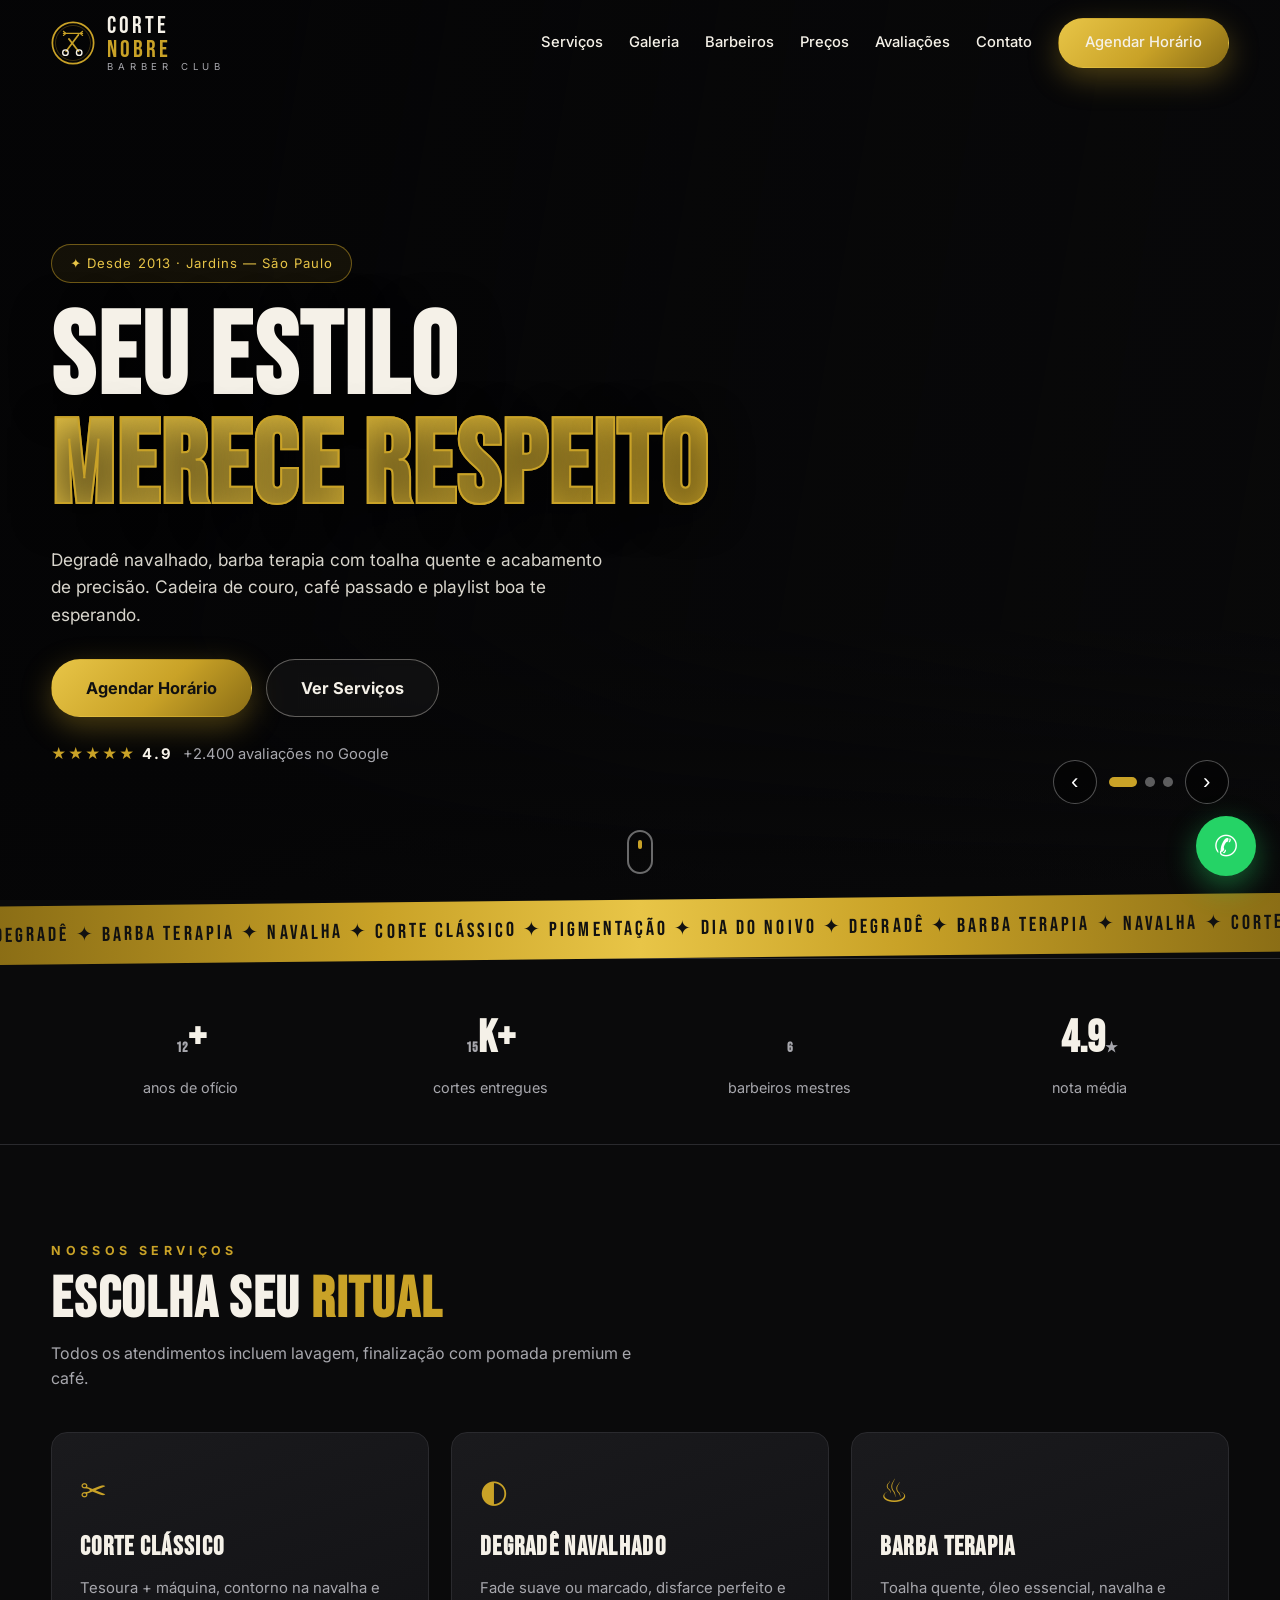
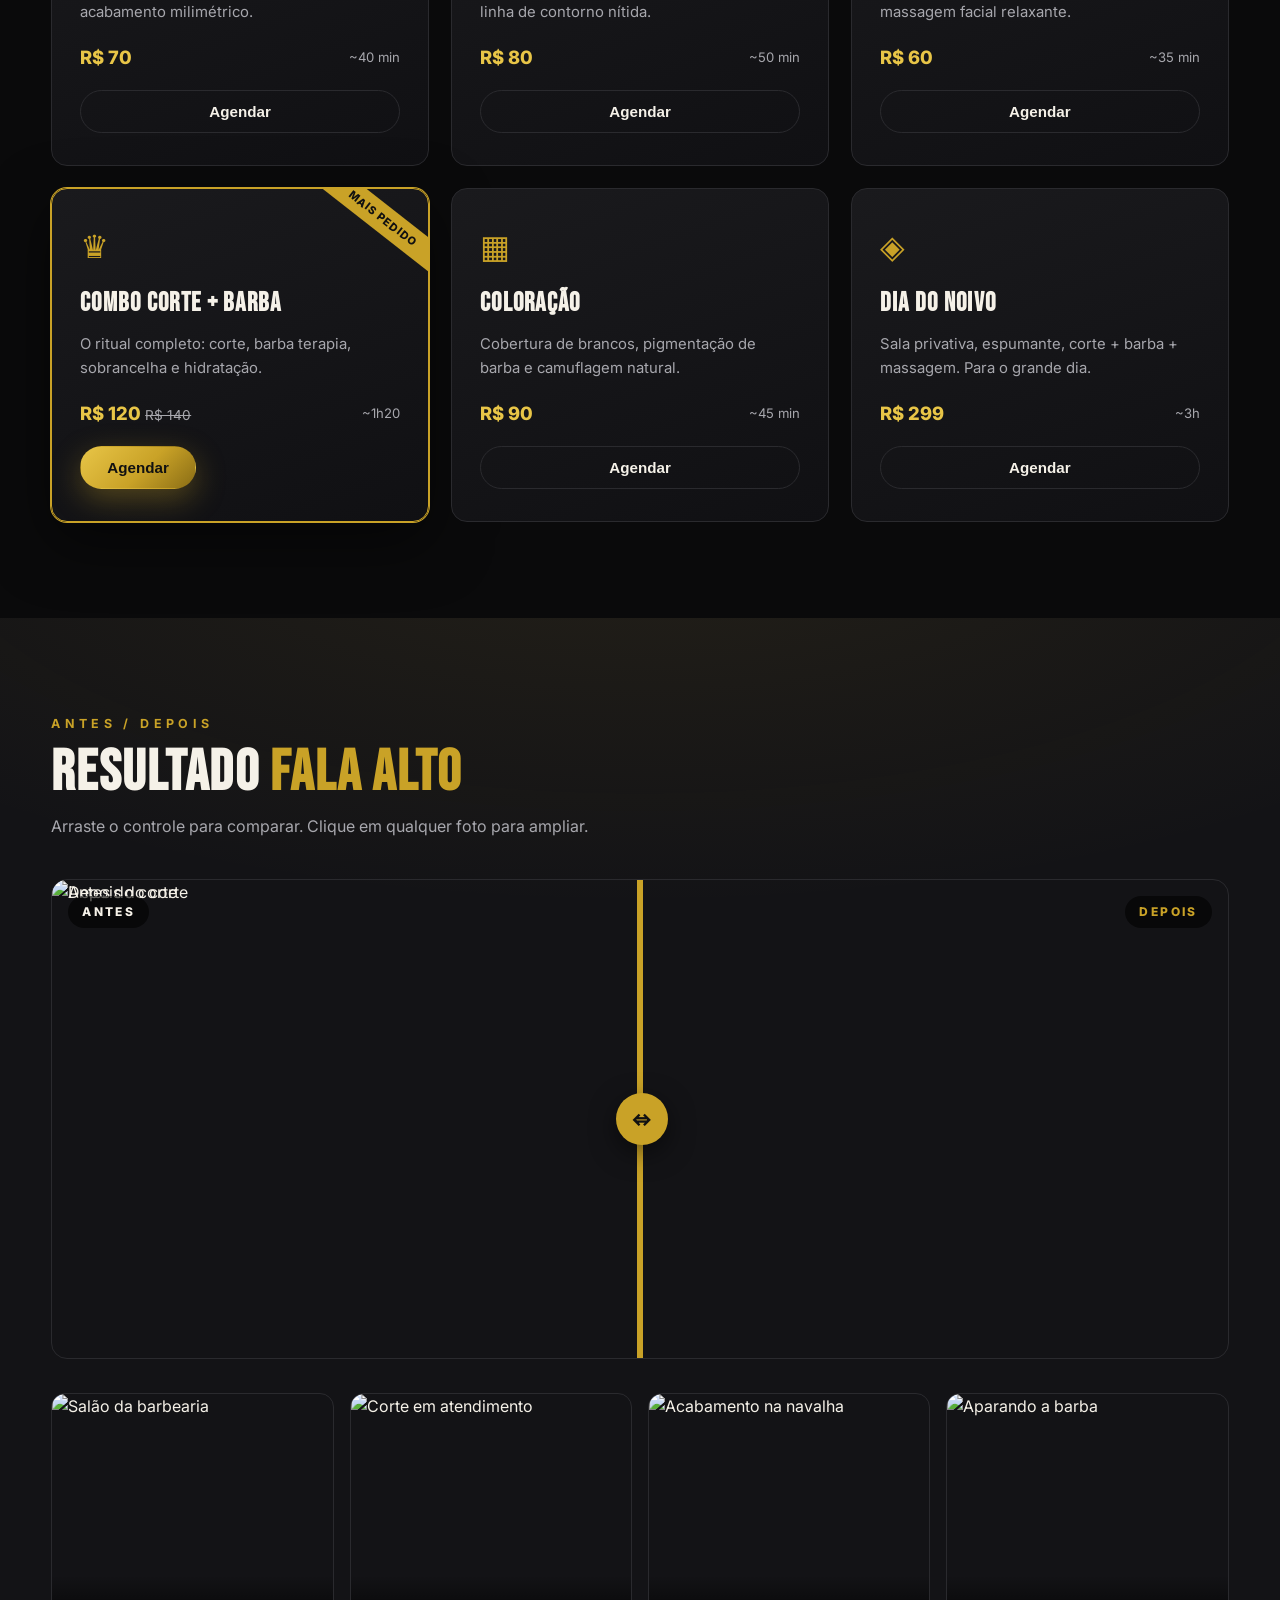
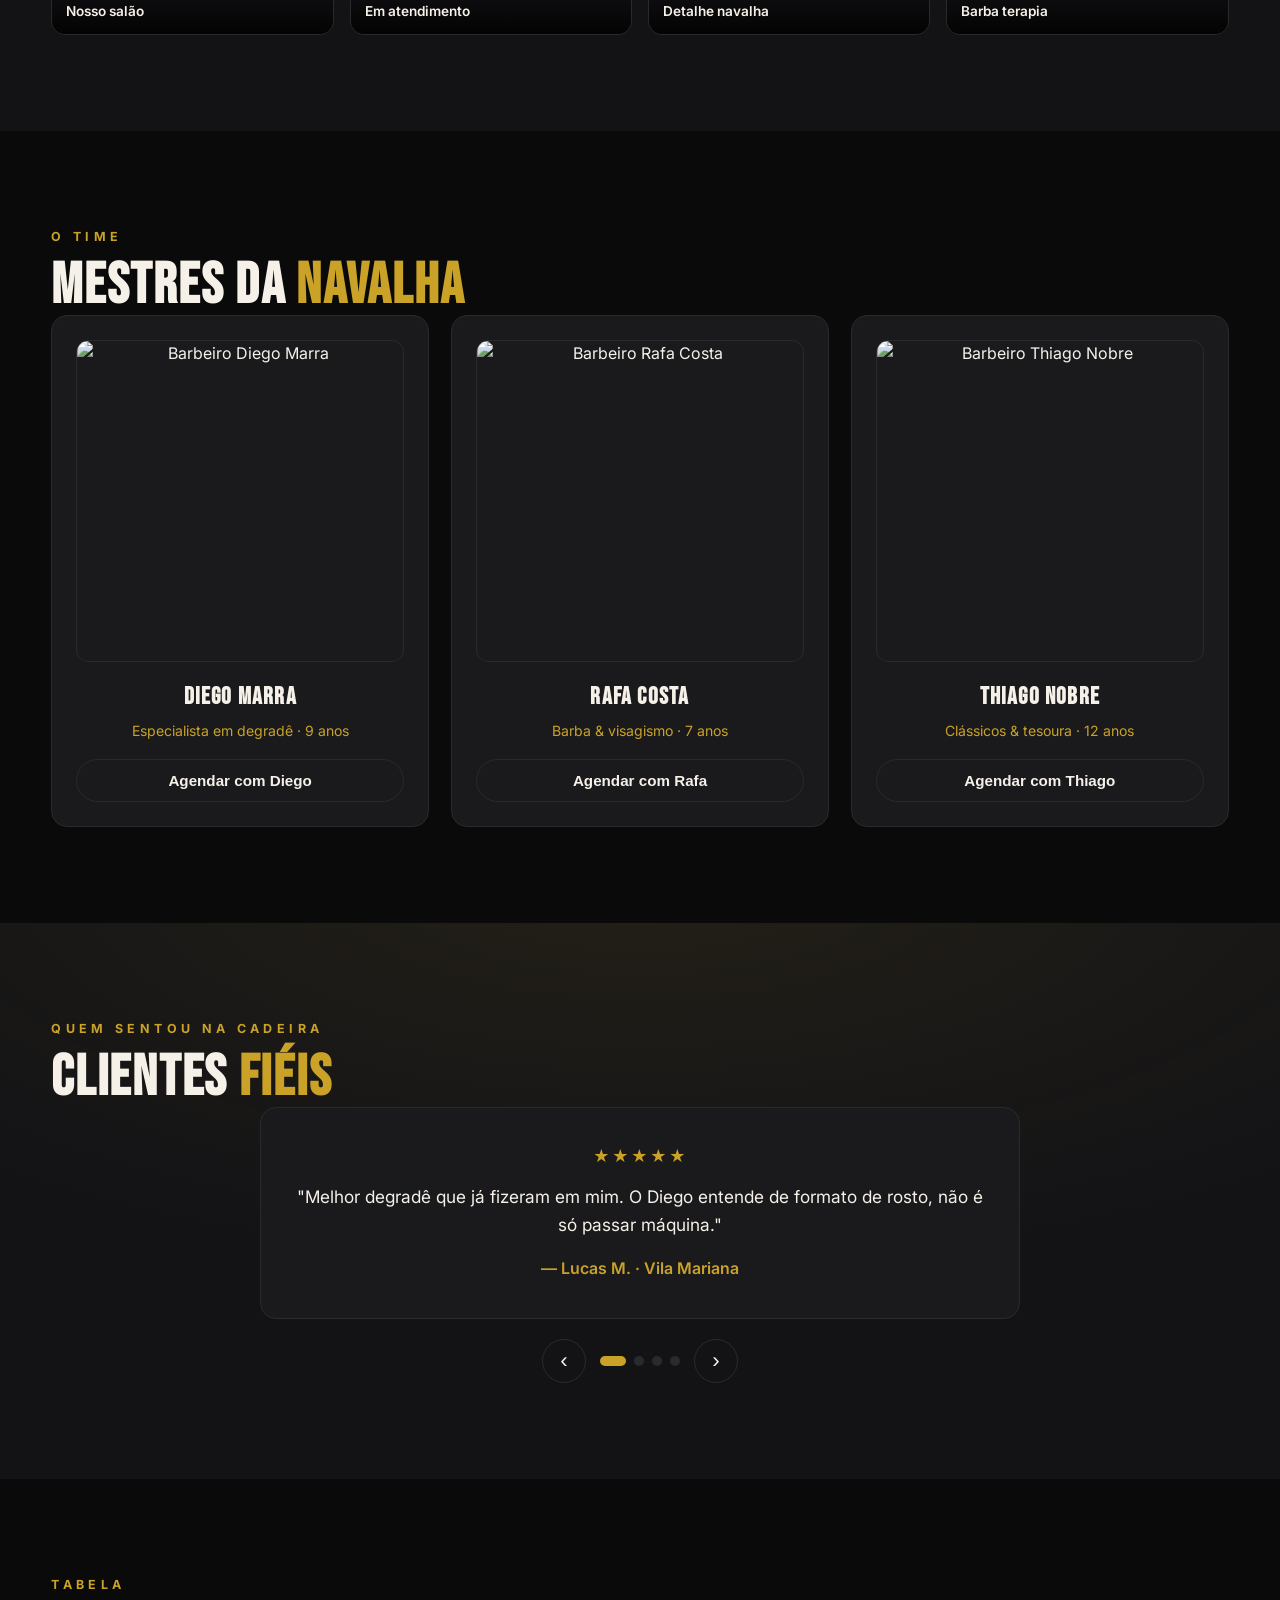
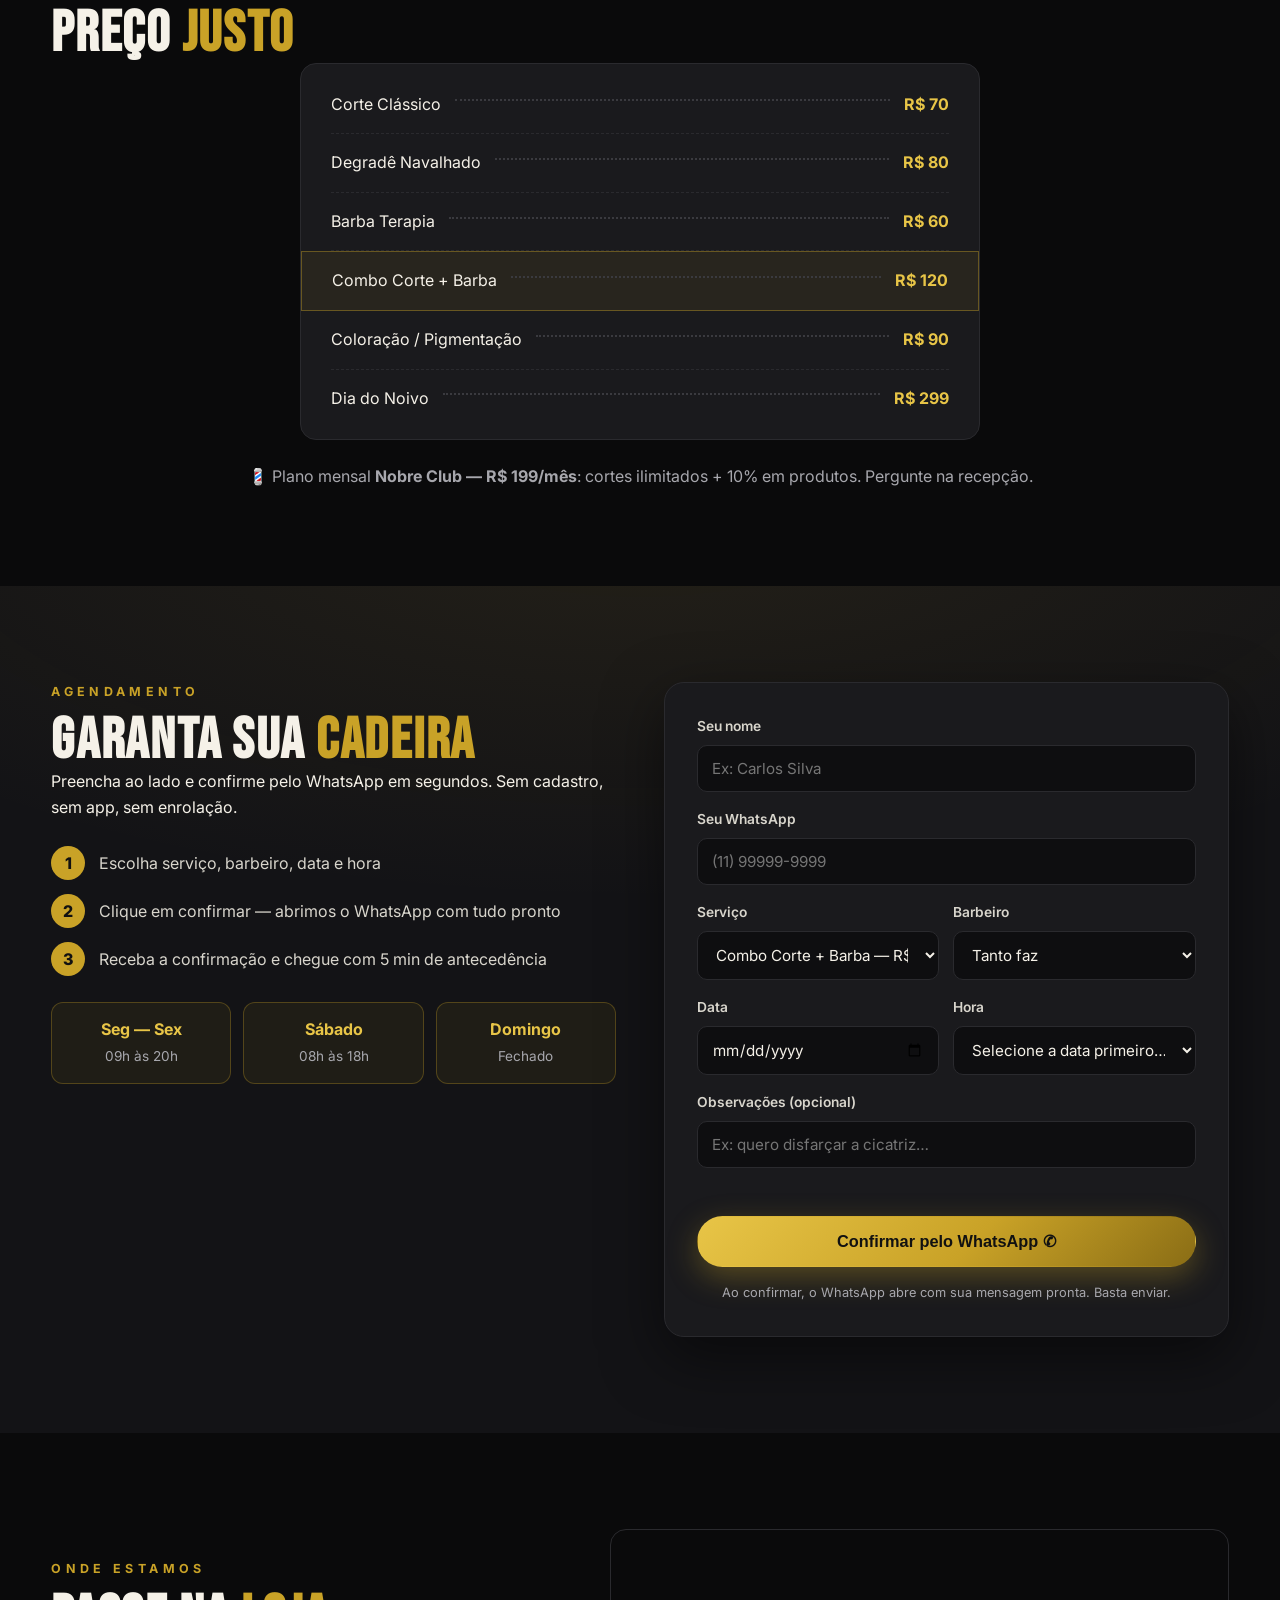
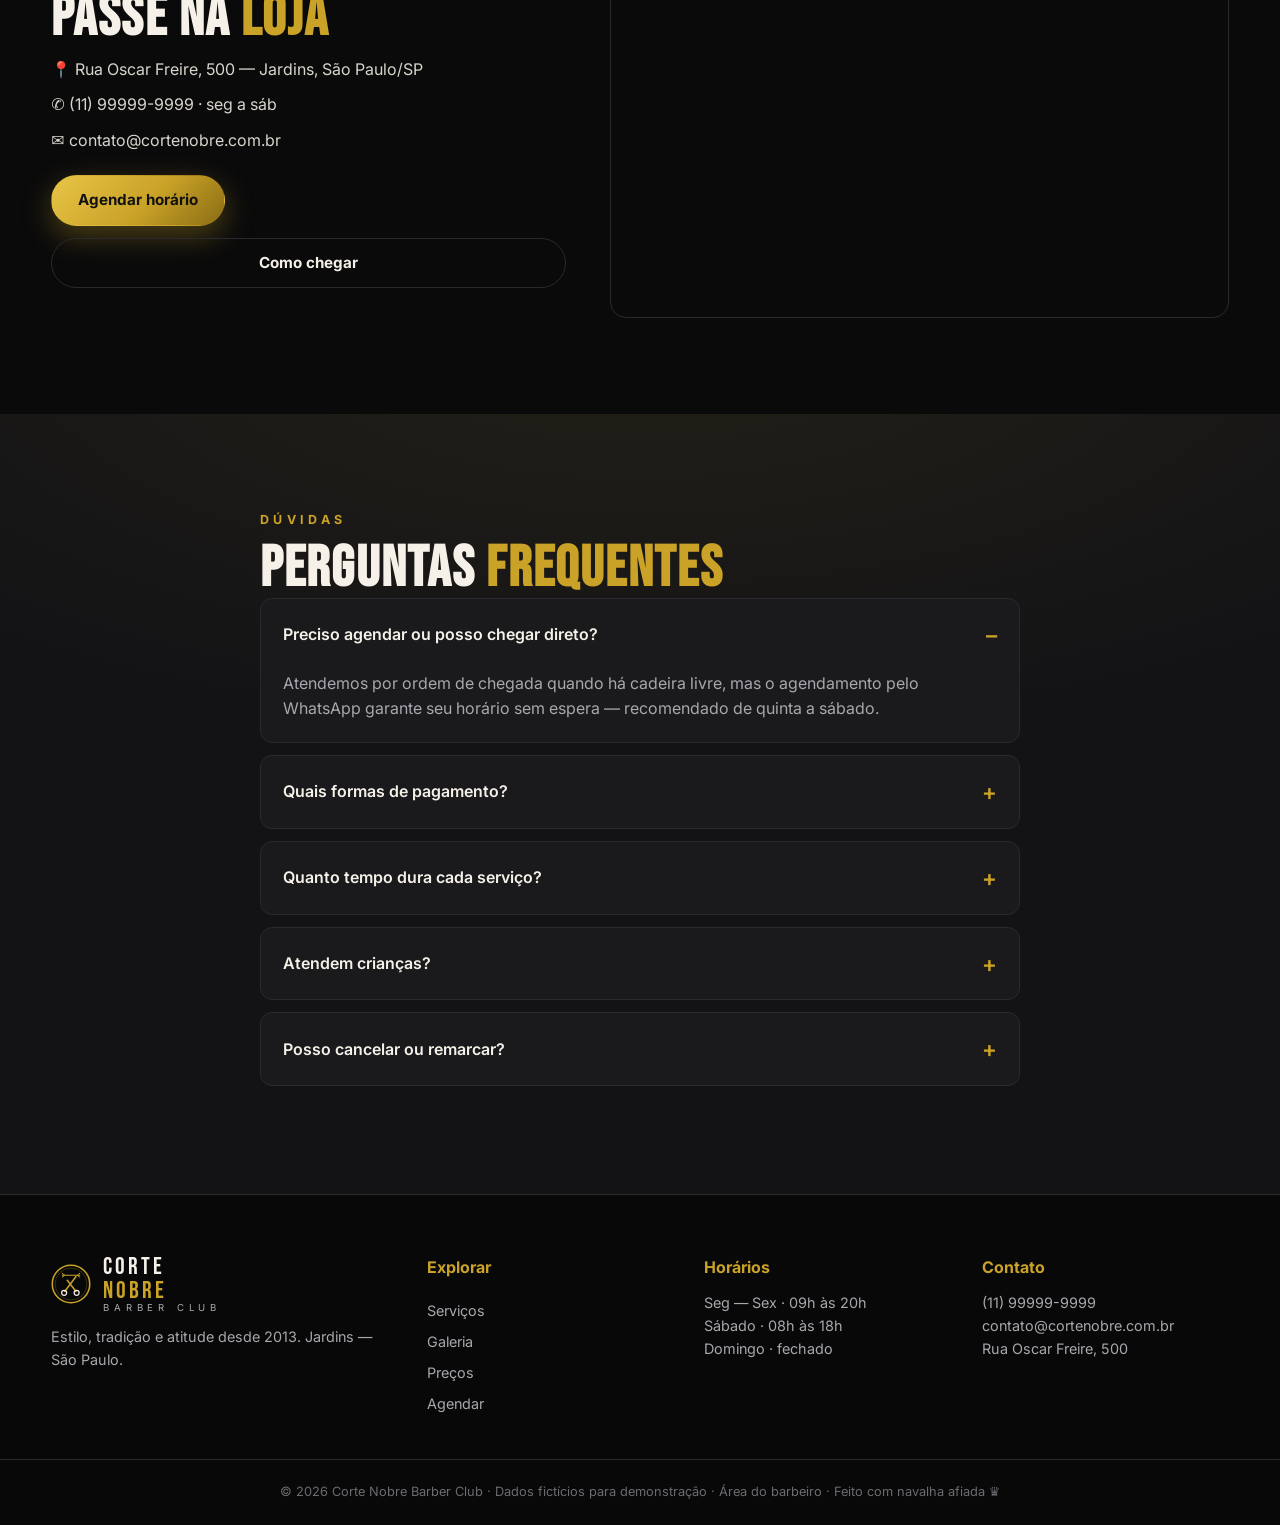
==== commit 438c765c: "Add: painel admin com login (token), dashboard e gestão completa" ====
--- a/index.html
+++ b/index.html
@@ -362,7 +362,7 @@
       <p>(11) 99999-9999<br>contato@cortenobre.com.br<br>Rua Oscar Freire, 500</p>
     </div>
   </div>
-  <div class="footer-bottom">© 2026 Corte Nobre Barber Club · Dados fictícios para demonstração · Feito com navalha afiada ♛</div>
+  <div class="footer-bottom">© 2026 Corte Nobre Barber Club · Dados fictícios para demonstração · <a href="admin.html" style="color:#6b6b70">Área do barbeiro</a> · Feito com navalha afiada ♛</div>
 </footer>
 
 <a href="https://wa.me/5511999999999?text=Ol%C3%A1!%20Quero%20agendar%20um%20hor%C3%A1rio%20na%20Corte%20Nobre." class="wa-float" target="_blank" rel="noopener" aria-label="Falar no WhatsApp">✆</a>
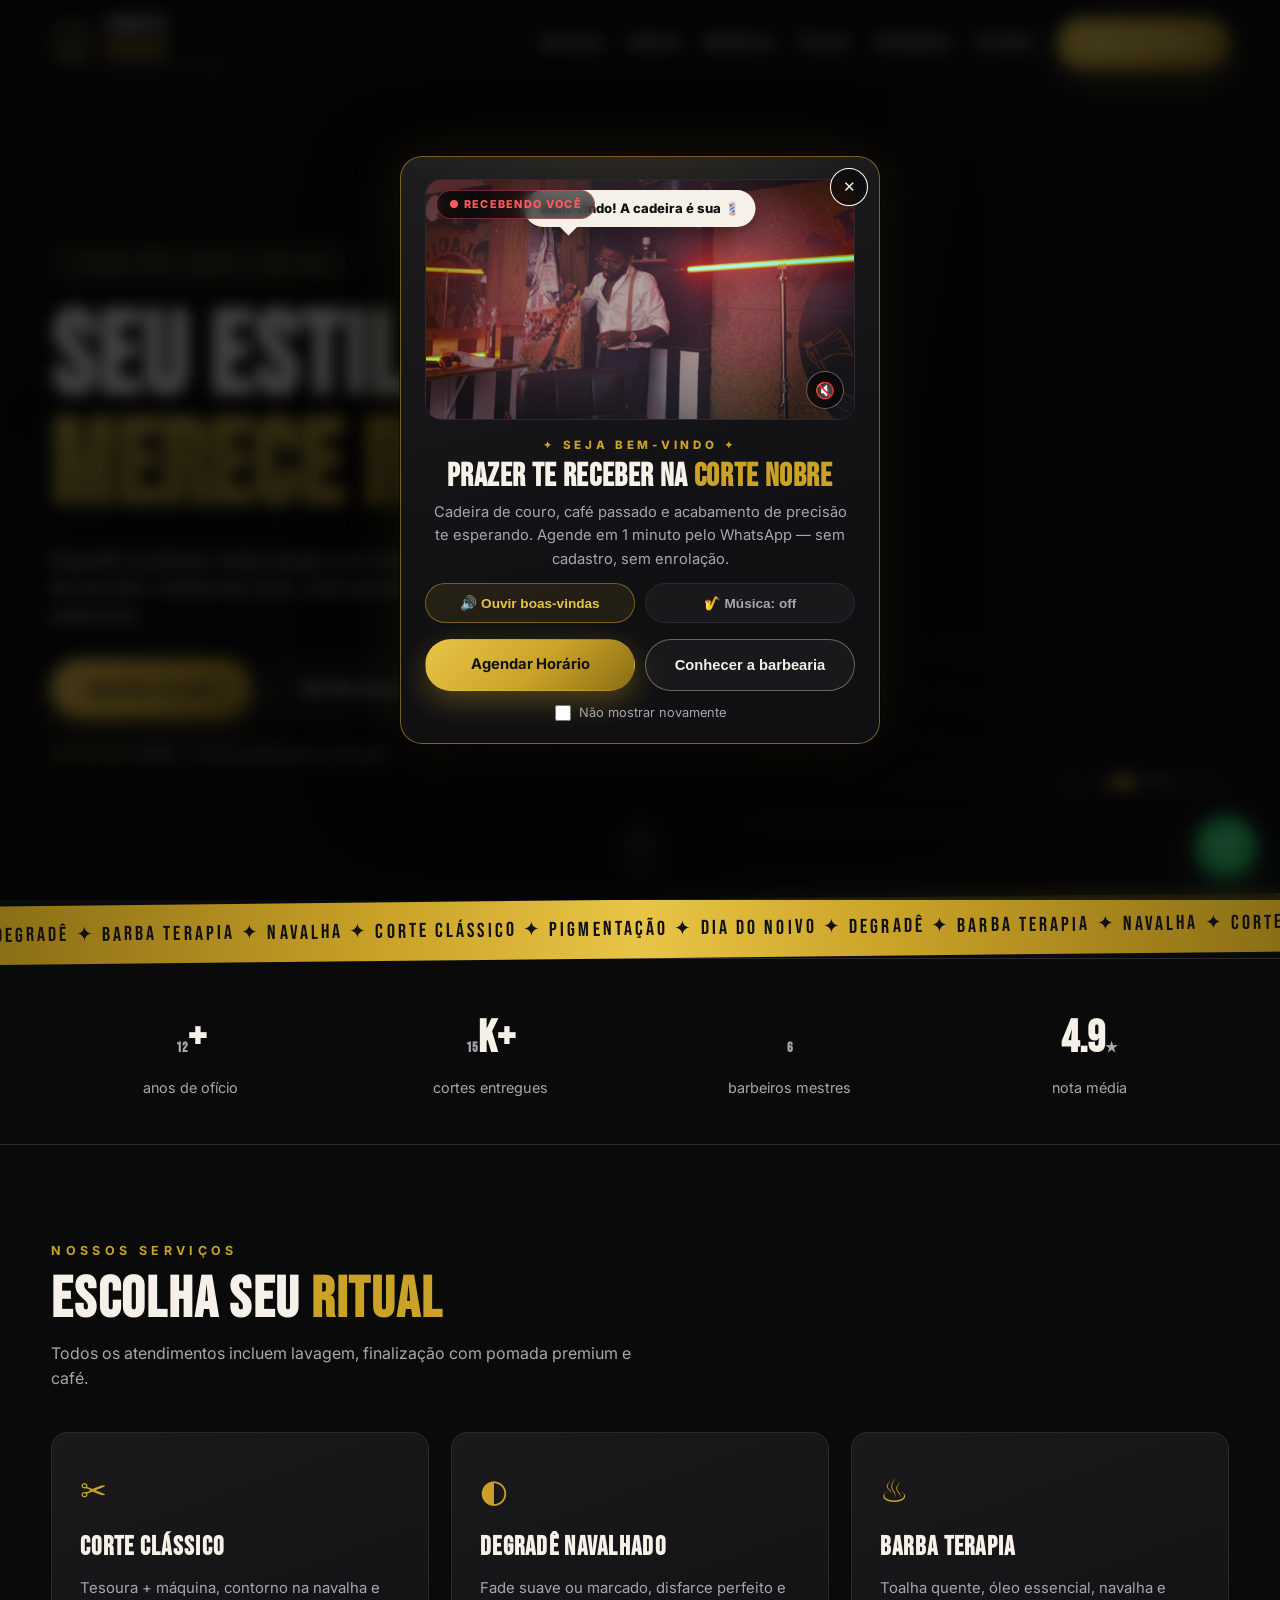
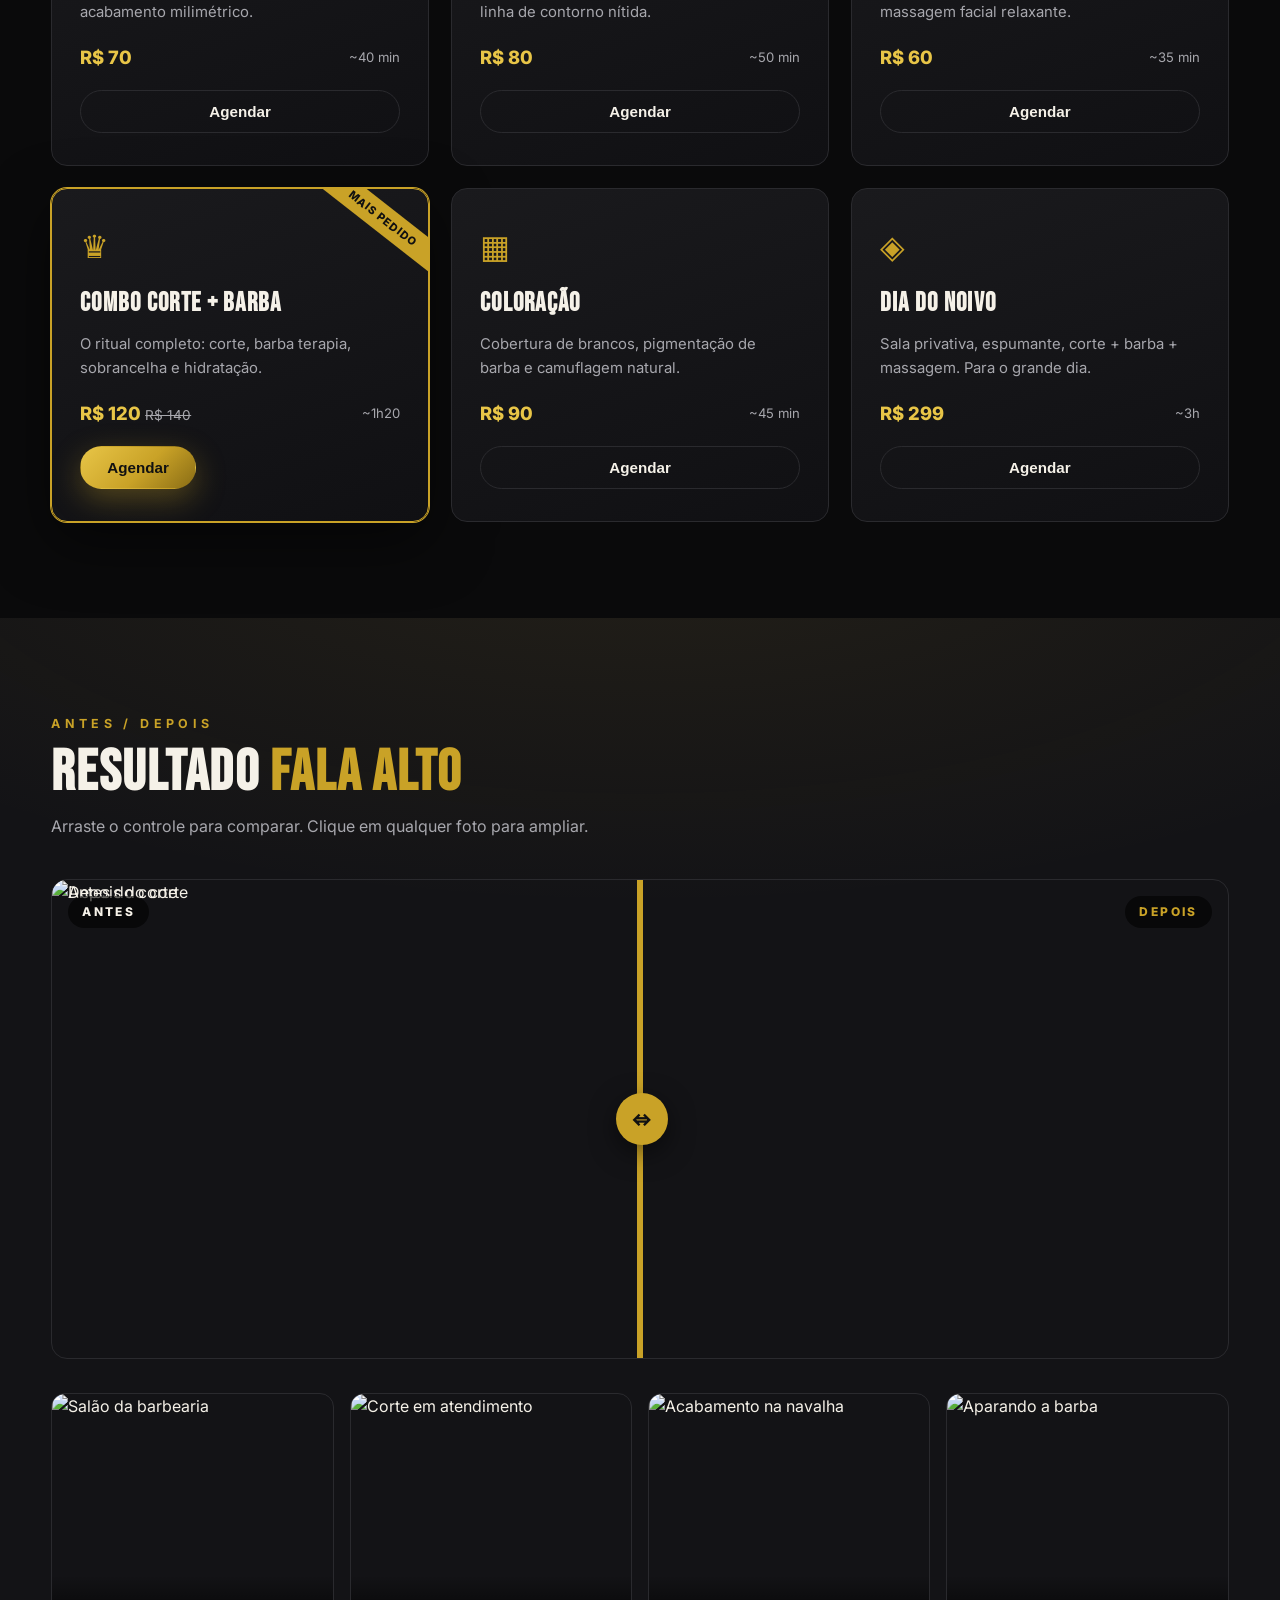
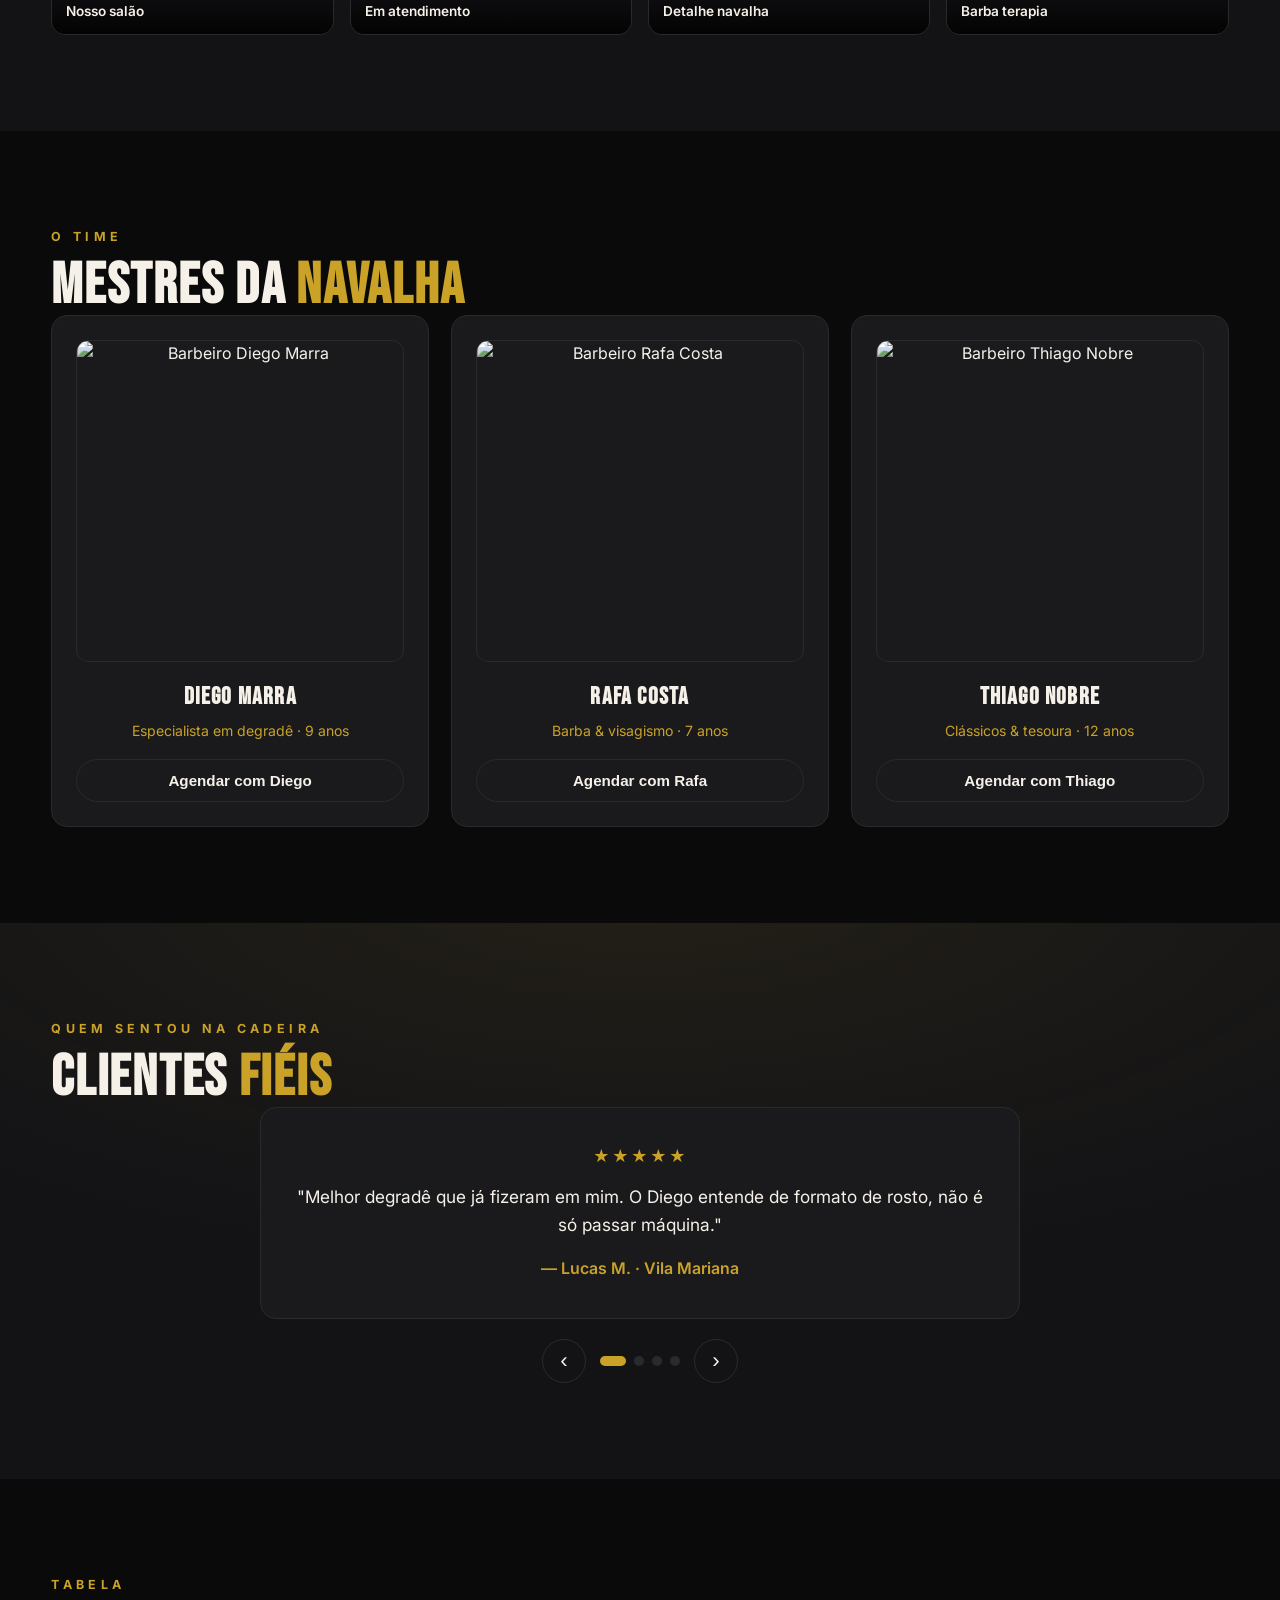
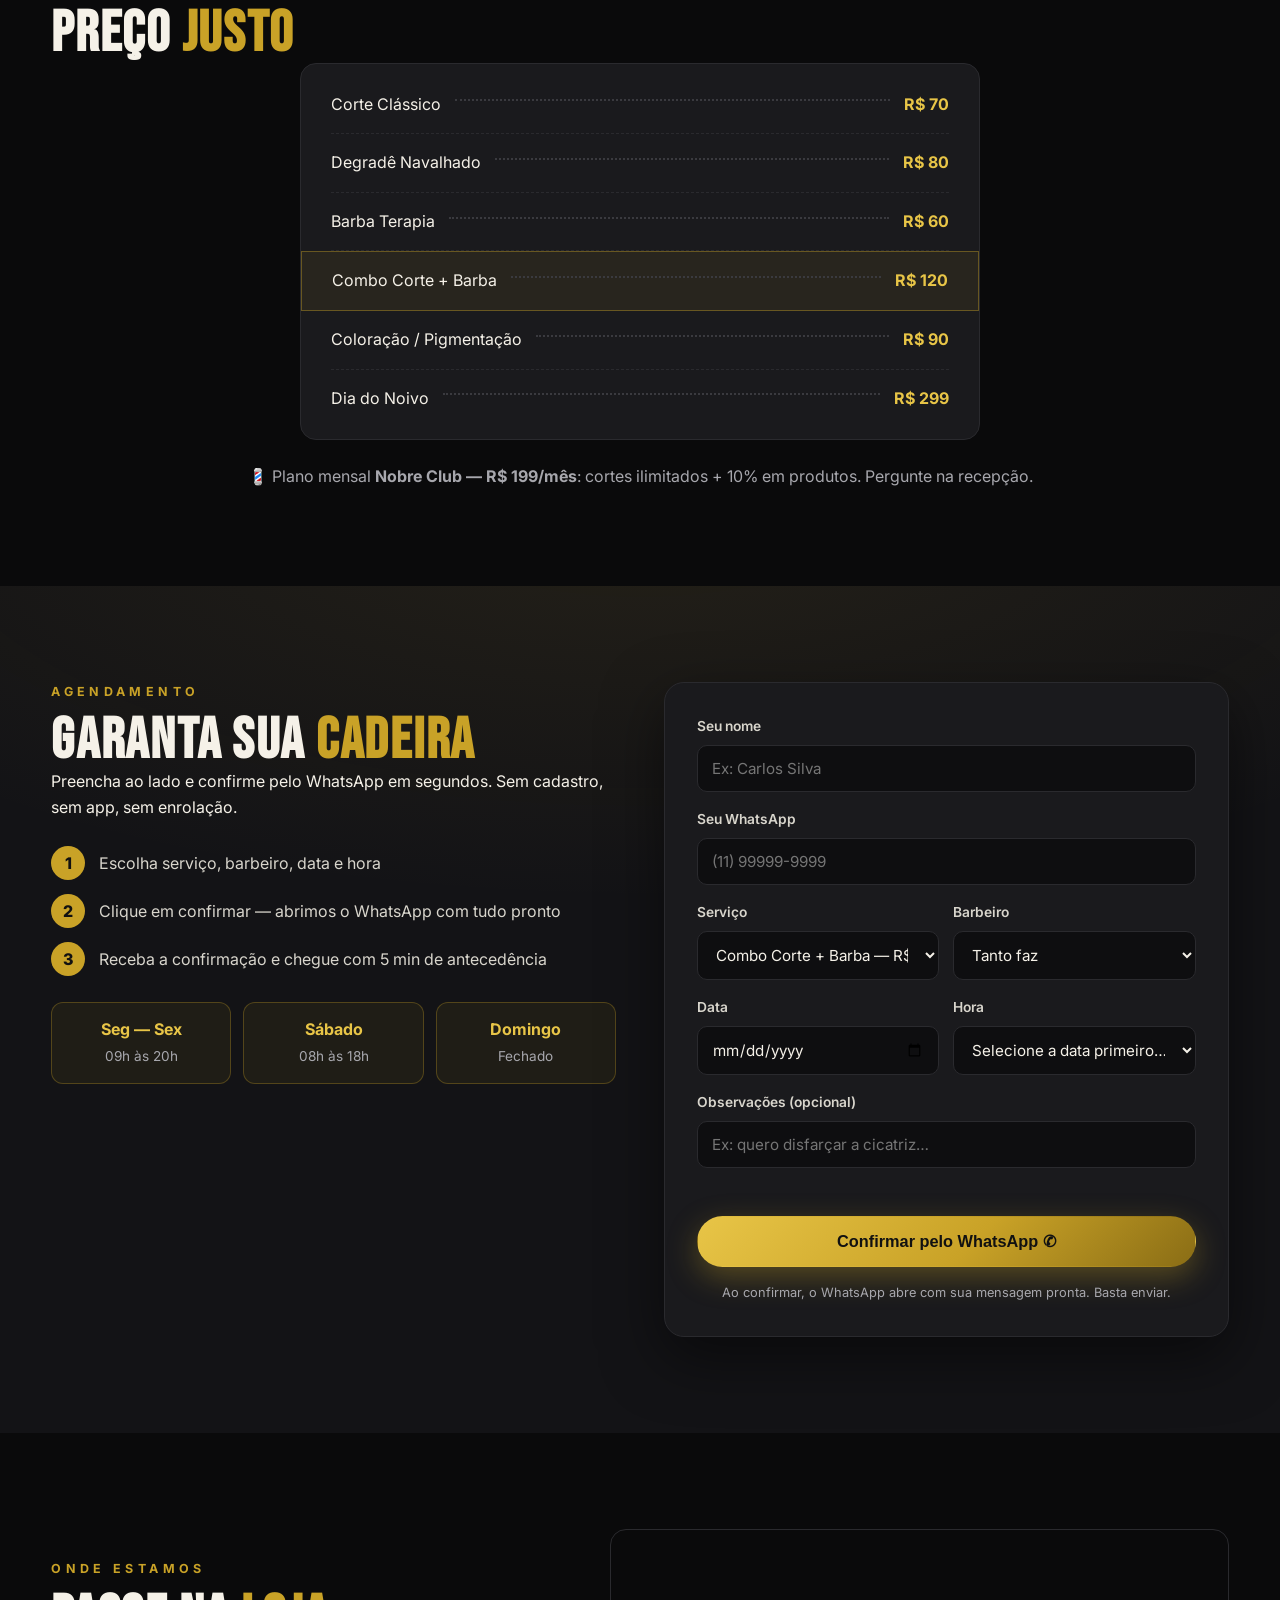
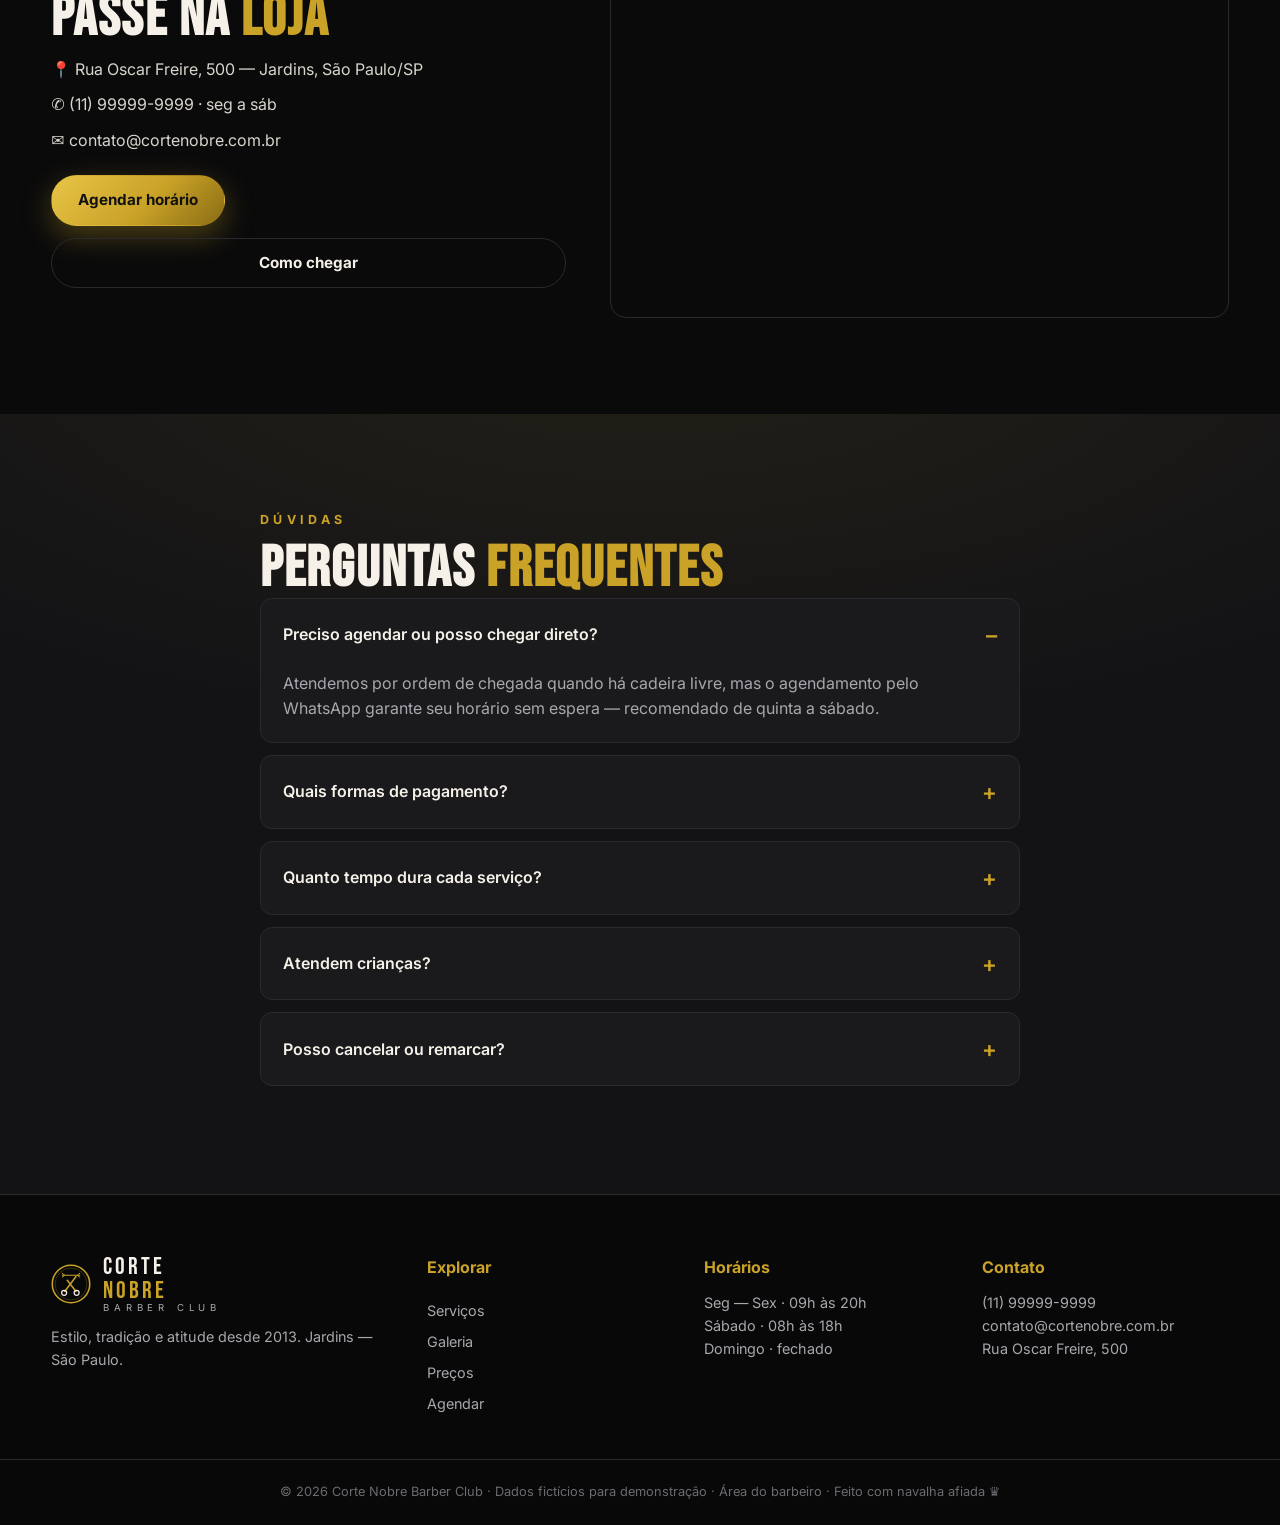
==== commit f7cb3fd9: "Add: popover de boas-vindas com video e audio" ====
--- a/index.html
+++ b/index.html
@@ -365,6 +365,118 @@
   <div class="footer-bottom">© 2026 Corte Nobre Barber Club · Dados fictícios para demonstração · <a href="admin.html" style="color:#6b6b70">Área do barbeiro</a> · Feito com navalha afiada ♛</div>
 </footer>
 
+<div class="welcome-overlay" id="welcomeOverlay" aria-hidden="true">
+  <div class="welcome-pop" role="dialog" aria-modal="true" aria-labelledby="welcomeTitle" aria-describedby="welcomeDesc">
+    <button class="welcome-close" id="welcomeClose" aria-label="Fechar boas-vindas">✕</button>
+    <div class="welcome-media">
+      <video id="welcomeVideo" class="welcome-video" src="assets/welcome.mp4" poster="assets/welcome-poster.jpg" autoplay muted loop playsinline preload="metadata"></video>
+      <div class="welcome-bubble">Bem-vindo! A cadeira é sua 💈</div>
+      <button class="welcome-sound" id="welcomeSound" type="button" aria-label="Ativar som do vídeo">🔇</button>
+      <span class="welcome-live">● RECEBENDO VOCÊ</span>
+      <audio id="welcomeAudio" src="assets/welcome-audio.mp3" preload="auto" loop></audio>
+      <svg viewBox="0 0 360 200" class="welcome-svg" aria-hidden="true" hidden>
+        <!-- fundo barbearia -->
+        <rect x="0" y="0" width="360" height="132" rx="18" fill="#1d1d20"/>
+        <rect x="0" y="132" width="360" height="68" rx="0" fill="#121214"/>
+        <rect x="0" y="130" width="360" height="4" fill="#2a2a2e"/>
+        <!-- espelho / quadro -->
+        <rect x="128" y="18" width="104" height="64" rx="10" fill="#0e0e10" stroke="#C9A227" stroke-width="2"/>
+        <text x="180" y="46" text-anchor="middle" font-size="13" font-weight="800" fill="#e8c547" font-family="Inter,sans-serif">CORTE NOBRE</text>
+        <text x="180" y="63" text-anchor="middle" font-size="9" fill="#a7a7ad" font-family="Inter,sans-serif">✦ desde 2013 ✦</text>
+        <!-- barber pole -->
+        <defs>
+          <clipPath id="poleClip"><rect x="24" y="30" width="22" height="68" rx="11"/></clipPath>
+          <pattern id="polePattern" width="16" height="16" patternTransform="rotate(25)" patternUnits="userSpaceOnUse">
+            <rect width="16" height="16" fill="#f5f1e8"/>
+            <rect width="5" height="16" fill="#c8352b"/>
+            <rect x="10" width="4" height="16" fill="#2b5fc8"/>
+          </pattern>
+        </defs>
+        <g>
+          <rect x="22" y="28" width="26" height="72" rx="13" fill="#f5f1e8" stroke="#C9A227" stroke-width="2"/>
+          <g clip-path="url(#poleClip)">
+            <rect x="24" y="30" width="22" height="68" fill="url(#polePattern)" class="pole-fill"/>
+          </g>
+          <rect x="28" y="20" width="14" height="8" rx="2" fill="#C9A227"/>
+          <rect x="28" y="100" width="14" height="8" rx="2" fill="#C9A227"/>
+        </g>
+        <!-- porta aberta direita -->
+        <g>
+          <rect x="288" y="34" width="52" height="100" rx="6" fill="#0e0e10" stroke="#3a3a3f" stroke-width="2"/>
+          <rect x="296" y="42" width="36" height="92" rx="4" fill="#e8c547" opacity=".18" class="door-light"/>
+        </g>
+        <!-- tapete -->
+        <ellipse cx="180" cy="168" rx="120" ry="16" fill="#C9A227" opacity=".12"/>
+        <ellipse cx="180" cy="168" rx="78" ry="10" fill="#C9A227" opacity=".14"/>
+        <!-- ===== BARBEIRO (esquerda, recepcionando) ===== -->
+        <g class="w-barber">
+          <ellipse cx="120" cy="172" rx="28" ry="6" fill="#000" opacity=".45"/>
+          <!-- pernas -->
+          <rect x="106" y="140" width="11" height="28" rx="5" fill="#222227"/>
+          <rect x="123" y="140" width="11" height="28" rx="5" fill="#222227"/>
+          <!-- corpo / avental -->
+          <rect x="100" y="96" width="40" height="50" rx="12" fill="#2e2e33" stroke="#C9A227" stroke-width="1.5"/>
+          <rect x="111" y="102" width="18" height="30" rx="5" fill="#C9A227" opacity=".9"/>
+          <text x="120" y="121" text-anchor="middle" font-size="11" font-weight="900" fill="#111">♛</text>
+          <!-- cabeça -->
+          <circle cx="120" cy="78" r="18" fill="#e9b48a"/>
+          <path d="M102 74 Q120 52 138 74 L138 66 Q120 44 102 66 Z" fill="#1c1c1f"/>
+          <path d="M106 84 Q120 104 134 84 Q132 96 120 98 Q108 96 106 84Z" fill="#3a2a22"/>
+          <circle cx="113" cy="76" r="1.8" fill="#111"/><circle cx="127" cy="76" r="1.8" fill="#111"/>
+          <path d="M114 86 Q120 90 126 86" stroke="#111" stroke-width="1.6" fill="none" stroke-linecap="round"/>
+          <!-- braço esquerdo parado -->
+          <rect x="92" y="100" width="10" height="30" rx="5" fill="#e9b48a" transform="rotate(12 97 105)"/>
+          <!-- braço direito ACENANDO -->
+          <g class="w-wave">
+            <rect x="136" y="86" width="34" height="11" rx="5.5" fill="#e9b48a"/>
+            <circle cx="172" cy="91" r="8" fill="#e9b48a"/>
+            <g class="w-fingers" fill="#e9b48a">
+              <rect x="175" y="79" width="5" height="10" rx="2.5"/>
+              <rect x="180" y="80" width="5" height="10" rx="2.5"/>
+              <rect x="170" y="80" width="5" height="10" rx="2.5"/>
+            </g>
+          </g>
+        </g>
+        <!-- ===== CLIENTE (direita, chegando) ===== -->
+        <g class="w-client">
+          <ellipse cx="248" cy="172" rx="26" ry="6" fill="#000" opacity=".45"/>
+          <g class="w-walk">
+            <rect x="236" y="140" width="10" height="28" rx="5" fill="#3a3f4a"/>
+            <rect x="250" y="140" width="10" height="28" rx="5" fill="#2e333d"/>
+          </g>
+          <rect x="232" y="100" width="34" height="44" rx="10" fill="#3f6b4f"/>
+          <rect x="232" y="100" width="34" height="12" rx="6" fill="#355a43"/>
+          <circle cx="249" cy="82" r="16" fill="#f0c49e"/>
+          <path d="M233 78 Q249 60 265 78 L264 70 Q249 54 234 70 Z" fill="#2b2118"/>
+          <circle cx="243" cy="80" r="1.7" fill="#111"/><circle cx="255" cy="80" r="1.7" fill="#111"/>
+          <path d="M243 89 Q249 93 255 89" stroke="#111" stroke-width="1.6" fill="none" stroke-linecap="round"/>
+          <!-- mochila -->
+          <rect x="262" y="108" width="14" height="22" rx="6" fill="#C9A227"/>
+        </g>
+        <!-- sparkles -->
+        <g fill="#e8c547" class="w-sparkles">
+          <text x="170" y="50" font-size="14" class="sp sp1">✦</text>
+          <text x="200" y="92" font-size="11" class="sp sp2">✦</text>
+          <text x="90" y="58" font-size="10" class="sp sp3">✦</text>
+          <text x="270" y="62" font-size="12" class="sp sp4">✦</text>
+        </g>
+      </svg>
+    </div>
+    <p class="welcome-kicker">✦ Seja bem-vindo ✦</p>
+    <h2 class="welcome-title" id="welcomeTitle">Prazer te receber na <span class="gold">CORTE NOBRE</span></h2>
+    <p class="welcome-desc" id="welcomeDesc">Cadeira de couro, café passado e acabamento de precisão te esperando. Agende em 1 minuto pelo WhatsApp — sem cadastro, sem enrolação.</p>
+    <div class="welcome-audio-row">
+      <button class="welcome-audio-btn" id="welcomeVoiceBtn" type="button" aria-label="Ouvir mensagem de boas-vindas">🔊 Ouvir boas-vindas</button>
+      <button class="welcome-audio-btn is-off" id="welcomeMusicBtn" type="button" aria-label="Ligar música ambiente" aria-pressed="false">🎷 Música: off</button>
+    </div>
+    <div class="welcome-actions">
+      <a href="#agendar" class="btn btn-gold" id="welcomeCta">Agendar Horário</a>
+      <button class="btn btn-ghost" id="welcomeLater" type="button">Conhecer a barbearia</button>
+    </div>
+    <label class="welcome-remember"><input type="checkbox" id="welcomeHide"> Não mostrar novamente</label>
+  </div>
+</div>
+
 <a href="https://wa.me/5511999999999?text=Ol%C3%A1!%20Quero%20agendar%20um%20hor%C3%A1rio%20na%20Corte%20Nobre." class="wa-float" target="_blank" rel="noopener" aria-label="Falar no WhatsApp">✆</a>
 <div class="toast" id="toast" role="status"></div>
 
--- a/css/style.css
+++ b/css/style.css
@@ -249,3 +249,59 @@
   .footer-grid{grid-template-columns:1fr}
   .booking-hours{grid-template-columns:1fr}
 }
+
+/* ===== Welcome popover (boas-vindas) ===== */
+.welcome-overlay{position:fixed;inset:0;z-index:250;display:flex;align-items:center;justify-content:center;padding:20px;background:rgba(5,5,6,.72);backdrop-filter:blur(8px);opacity:0;visibility:hidden;transition:opacity .45s ease,visibility .45s}
+.welcome-overlay.open{opacity:1;visibility:visible}
+.welcome-pop{position:relative;width:min(480px,94vw);max-height:92svh;overflow:auto;background:linear-gradient(165deg,#1d1d20 0%,#101013 70%);border:1px solid rgba(201,162,39,.55);border-radius:22px;padding:22px 24px 20px;text-align:center;box-shadow:0 30px 90px rgba(0,0,0,.65),0 0 0 1px rgba(0,0,0,.4),0 0 60px rgba(201,162,39,.12);transform:translateY(36px) scale(.94);transition:transform .55s cubic-bezier(.2,1.4,.3,1)}
+.welcome-overlay.open .welcome-pop{transform:none}
+.welcome-close{position:absolute;top:12px;right:12px;width:36px;height:36px;border-radius:50%;border:1px solid var(--line);background:rgba(0,0,0,.5);color:var(--cream);cursor:pointer;font-size:.95rem;z-index:3;transition:.25s}
+.welcome-close:hover{border-color:var(--gold);color:var(--gold);transform:rotate(90deg)}
+.welcome-media{position:relative;border-radius:16px;overflow:hidden;border:1px solid var(--line);background:#000;margin-bottom:16px;aspect-ratio:16/9;max-height:300px}
+.welcome-video{display:block;width:100%;height:100%;max-height:300px;object-fit:cover;background:#000}
+.welcome-scene{position:relative;border-radius:16px;overflow:hidden;border:1px solid var(--line);background:radial-gradient(400px 160px at 50% 0%,rgba(201,162,39,.18),transparent),#141416;margin-bottom:16px}
+.welcome-svg{display:block;width:100%;height:auto}
+.welcome-sound{position:absolute;bottom:10px;right:10px;width:38px;height:38px;border-radius:50%;border:1px solid rgba(255,255,255,.35);background:rgba(0,0,0,.55);color:#fff;font-size:1rem;cursor:pointer;z-index:3;transition:.25s;backdrop-filter:blur(6px)}
+.welcome-sound:hover{border-color:var(--gold);transform:scale(1.08)}
+.welcome-live{position:absolute;top:10px;left:10px;font-size:.68rem;font-weight:800;letter-spacing:.12em;background:rgba(0,0,0,.6);color:#ff5b5b;border:1px solid rgba(255,91,91,.4);padding:5px 12px;border-radius:99px;z-index:3;backdrop-filter:blur(6px)}
+.welcome-bubble{position:absolute;top:10px;left:50%;transform:translateX(-50%);background:var(--cream);color:#111;font-weight:800;font-size:.82rem;padding:8px 16px;border-radius:99px;white-space:nowrap;box-shadow:0 8px 24px rgba(0,0,0,.4);z-index:2;animation:bubblePop .6s .9s cubic-bezier(.2,1.6,.3,1) both,welcomeFloat 3s 1.6s ease-in-out infinite}
+.welcome-bubble::after{content:"";position:absolute;left:38px;bottom:-6px;width:12px;height:12px;background:var(--cream);transform:rotate(45deg)}
+@keyframes bubblePop{from{opacity:0;transform:translateX(-50%) scale(.5)}to{opacity:1;transform:translateX(-50%) scale(1)}}
+@keyframes welcomeFloat{0%,100%{margin-top:0}50%{margin-top:-5px}}
+.welcome-kicker{color:var(--gold);text-transform:uppercase;letter-spacing:.32em;font-size:.72rem;font-weight:800;margin-bottom:6px}
+.welcome-title{font-family:var(--font-title);font-size:2rem;line-height:1;letter-spacing:.02em;margin-bottom:8px}
+.welcome-desc{color:var(--muted);font-size:.92rem;margin-bottom:12px}
+.welcome-audio-row{display:flex;gap:10px;justify-content:center;flex-wrap:wrap;margin-bottom:16px}
+.welcome-audio-btn{flex:1;min-width:160px;border:1px solid rgba(201,162,39,.5);background:rgba(201,162,39,.1);color:var(--gold-2);font-weight:700;font-size:.85rem;padding:11px 14px;border-radius:99px;cursor:pointer;transition:.25s}
+.welcome-audio-btn:hover{border-color:var(--gold);background:rgba(201,162,39,.2);transform:translateY(-1px)}
+.welcome-audio-btn.is-off{border-color:var(--line);background:rgba(255,255,255,.04);color:var(--muted)}
+.welcome-audio-btn.speaking{border-color:var(--gold);background:var(--gold);color:#111}
+.welcome-actions{display:flex;gap:10px;justify-content:center;flex-wrap:wrap;margin-bottom:12px}
+.welcome-actions .btn{flex:1;min-width:170px;padding:13px 18px;font-size:.92rem}
+.welcome-remember{display:flex;align-items:center;justify-content:center;gap:8px;font-size:.8rem;color:var(--muted);cursor:pointer;user-select:none}
+.welcome-remember input{accent-color:var(--gold);width:16px;height:16px;cursor:pointer}
+/* --- animações da recepção --- */
+.w-wave{transform-box:fill-box;transform-origin:8% 50%;animation:wave 1.3s ease-in-out infinite}
+@keyframes wave{0%,100%{transform:rotate(0)}25%{transform:rotate(-22deg) translateY(-2px)}50%{transform:rotate(8deg)}75%{transform:rotate(-14deg)}}
+.w-client{animation:clientIn 1s .25s cubic-bezier(.2,.9,.25,1) both}
+@keyframes clientIn{from{opacity:0;transform:translateX(90px)}to{opacity:1;transform:none}}
+.w-walk{animation:walkBob .45s ease-in-out infinite alternate}
+@keyframes walkBob{from{transform:translateY(0)}to{transform:translateY(-3px)}}
+.pole-fill{animation:poleSlide 2.2s linear infinite}
+@keyframes poleSlide{from{transform:translateY(-16px)}to{transform:translateY(0)}}
+.door-light{animation:doorGlow 2.4s ease-in-out infinite alternate}
+@keyframes doorGlow{from{opacity:.1}to{opacity:.32}}
+.w-sparkles .sp{opacity:0;animation:twinkle 2s ease-in-out infinite}
+.w-sparkles .sp2{animation-delay:.4s}.w-sparkles .sp3{animation-delay:.8s}.w-sparkles .sp4{animation-delay:1.2s}
+@keyframes twinkle{0%,100%{opacity:0;transform:translateY(0)}50%{opacity:1;transform:translateY(-6px)}}
+.welcome-pop::before{content:"";position:absolute;inset:0;pointer-events:none;background:radial-gradient(300px 120px at 50% -10%,rgba(232,197,71,.14),transparent)}
+@media(max-width:560px){
+  .welcome-pop{padding:18px 16px}
+  .welcome-title{font-size:1.7rem}
+  .welcome-actions .btn{min-width:100%}
+}
+@media (prefers-reduced-motion:reduce){
+  .w-wave,.w-client,.w-walk,.pole-fill,.door-light,.w-sparkles .sp,.welcome-bubble{animation:none!important}
+  .w-client{opacity:1}
+  .welcome-pop,.welcome-overlay{transition:none}
+}
